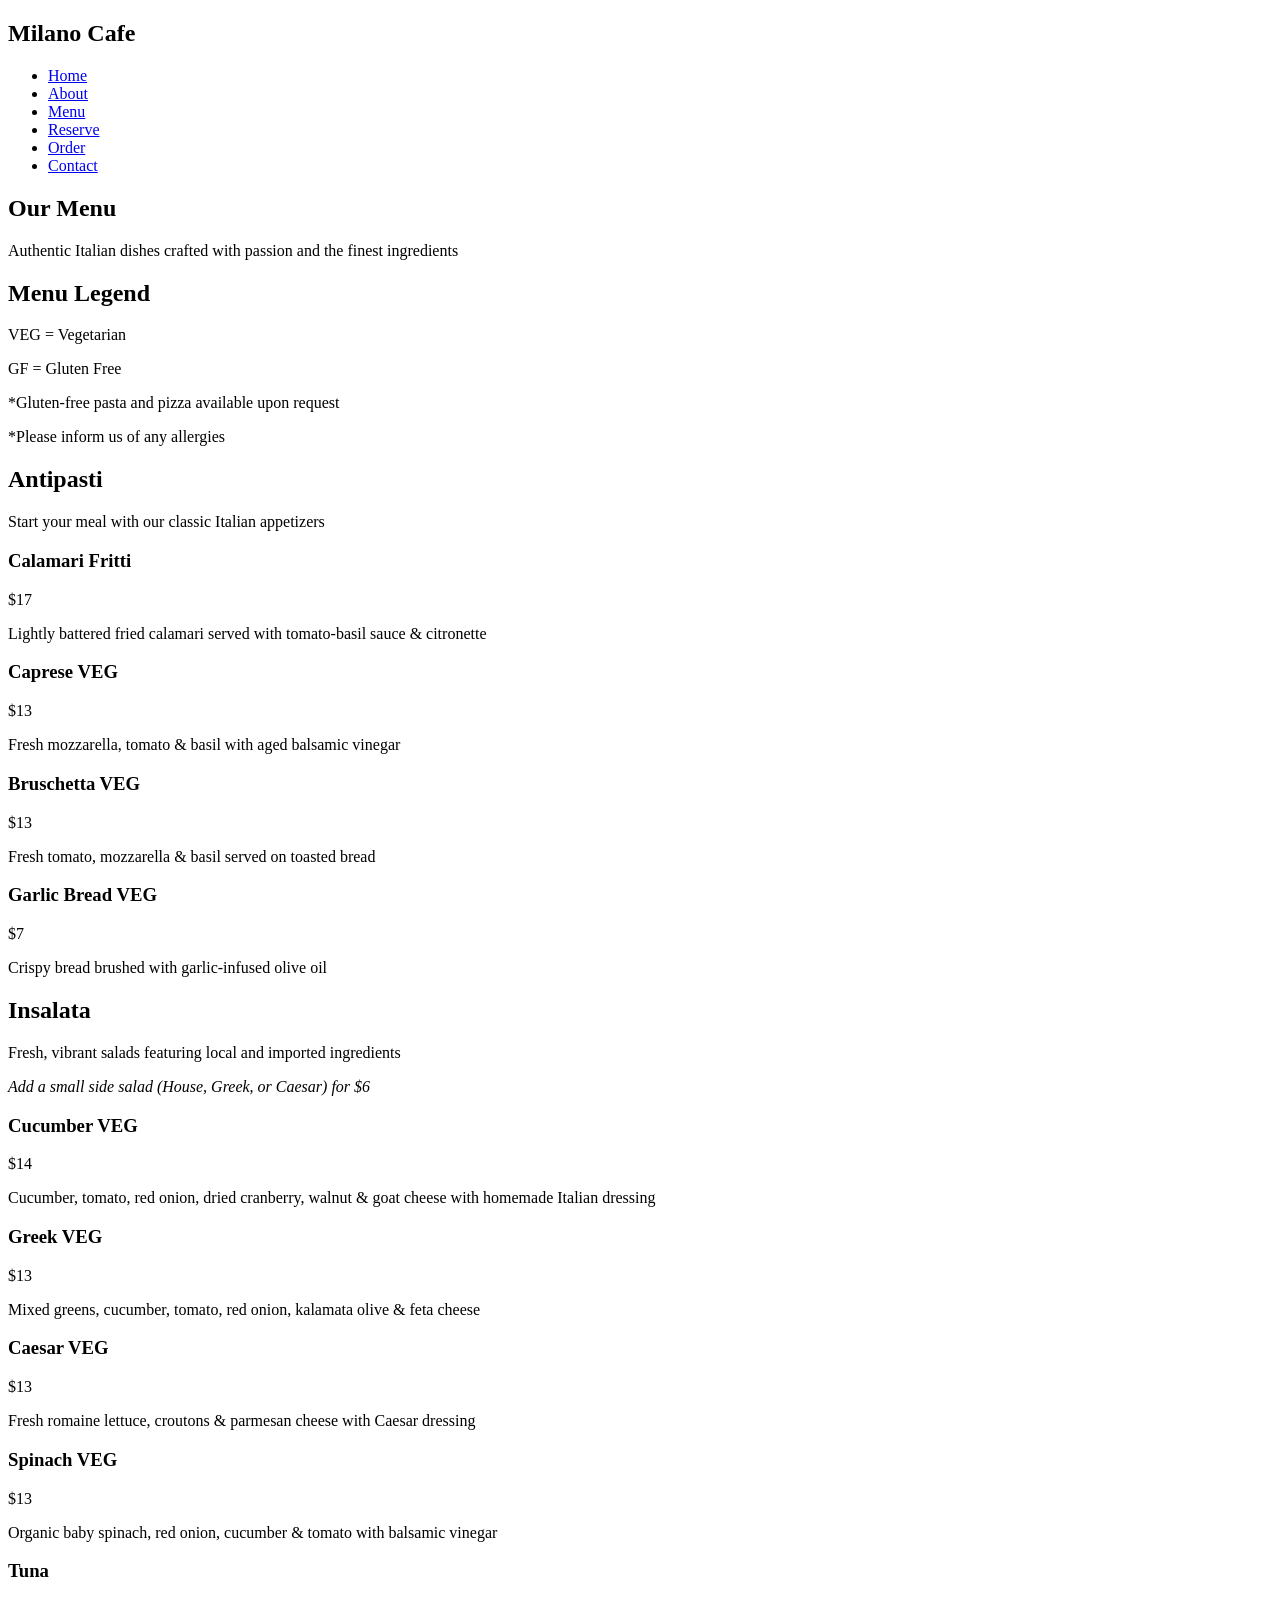
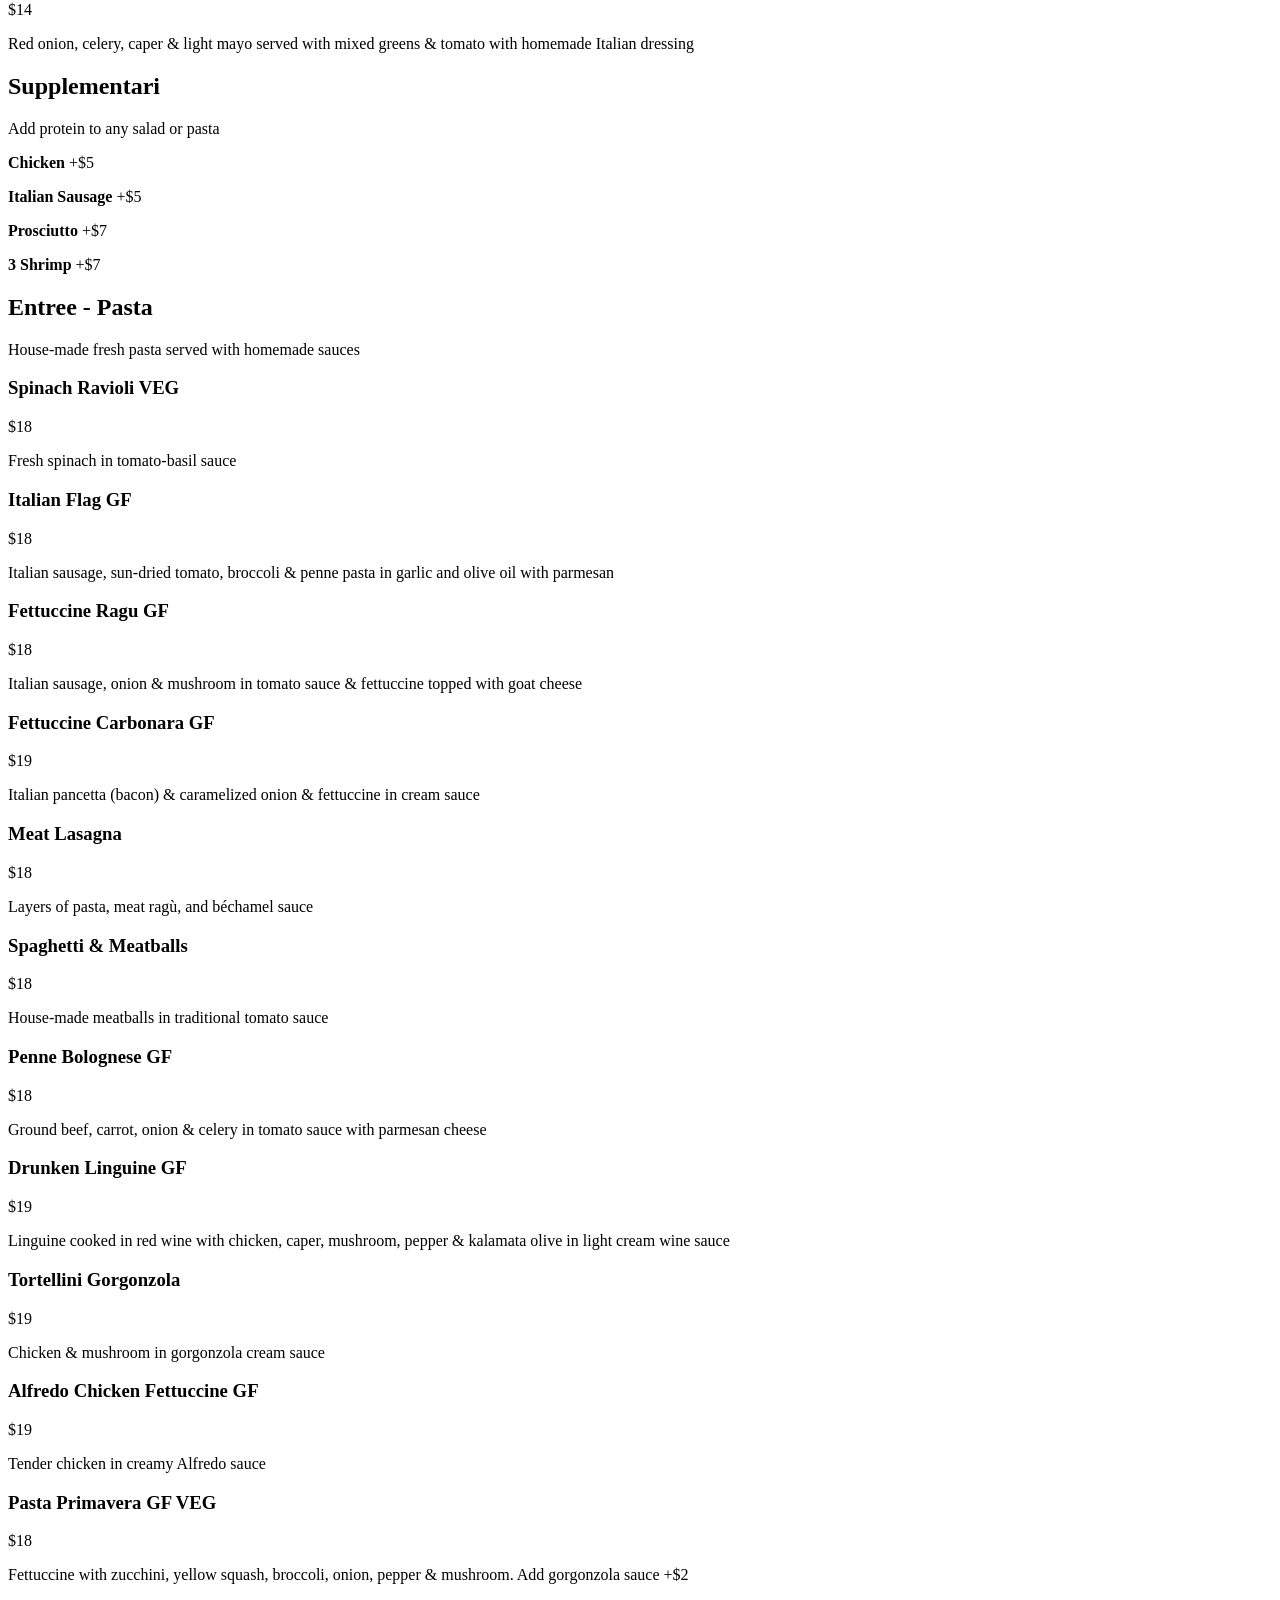
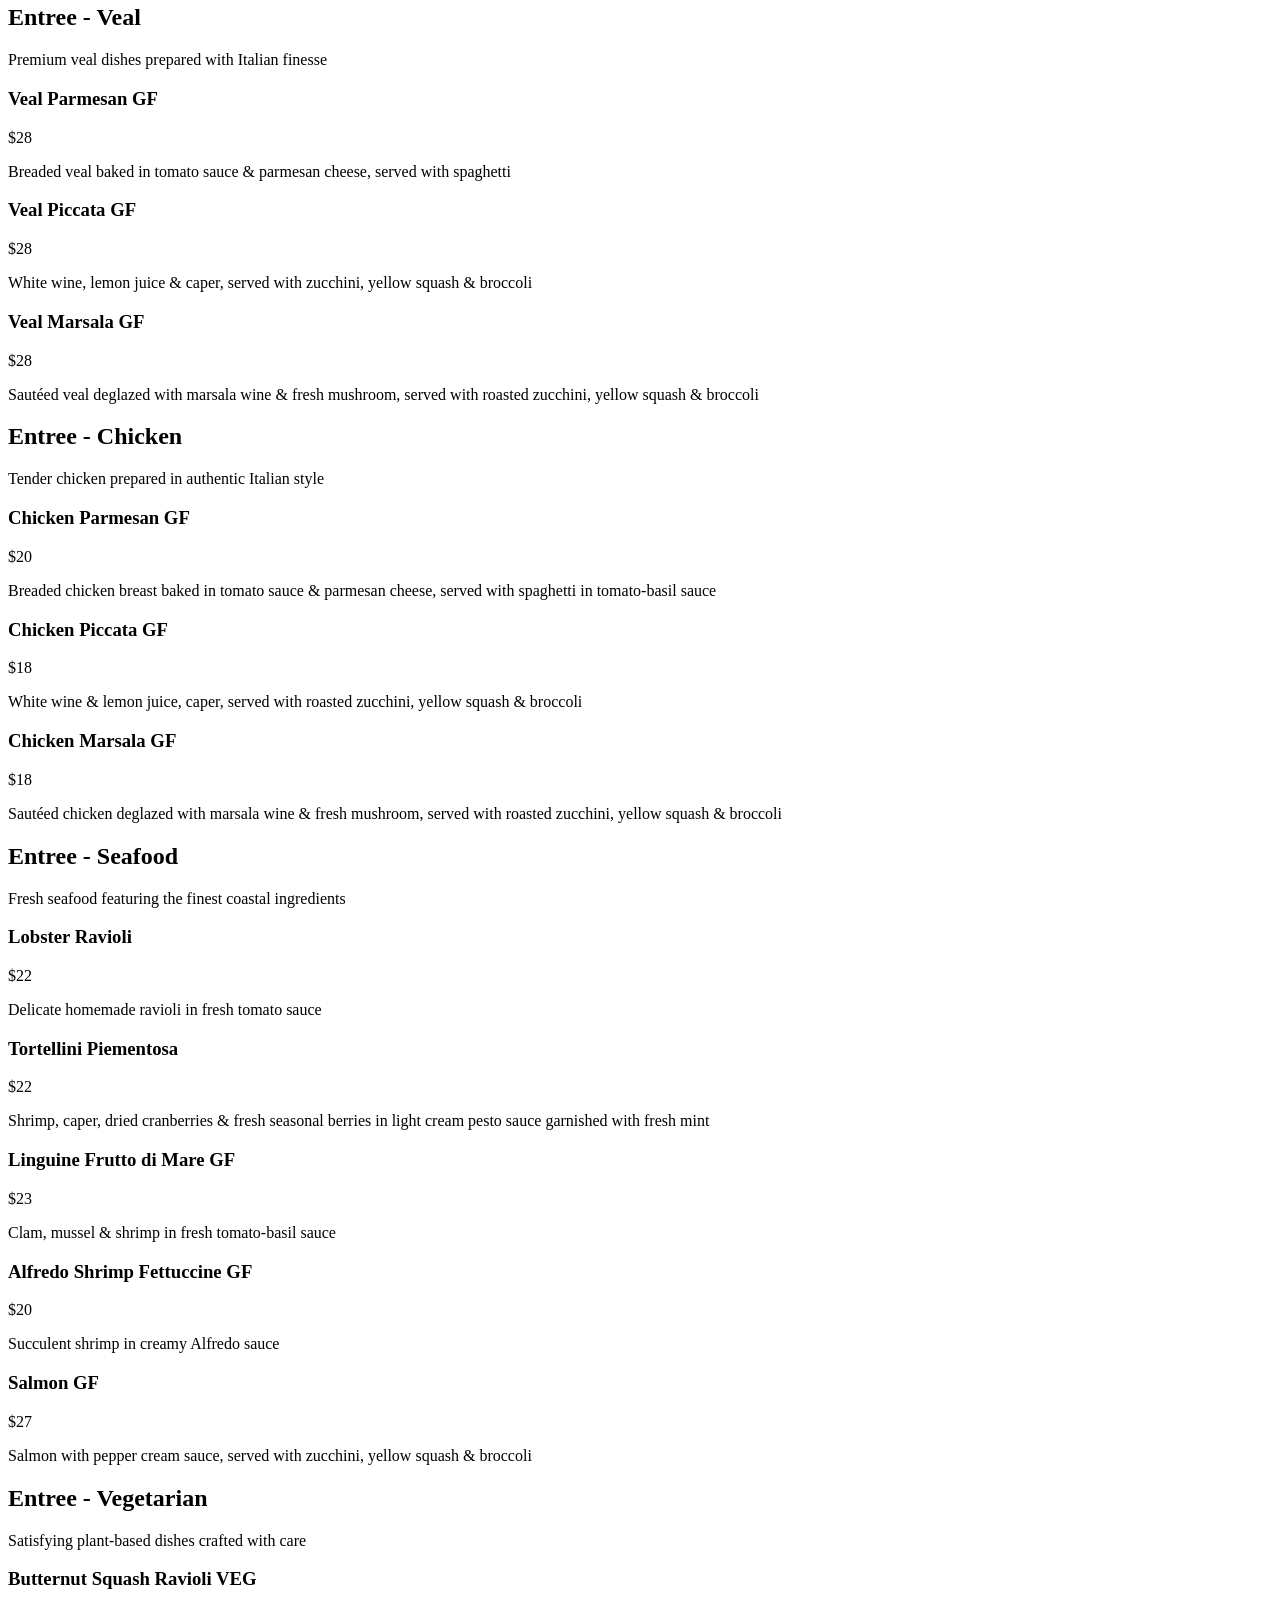
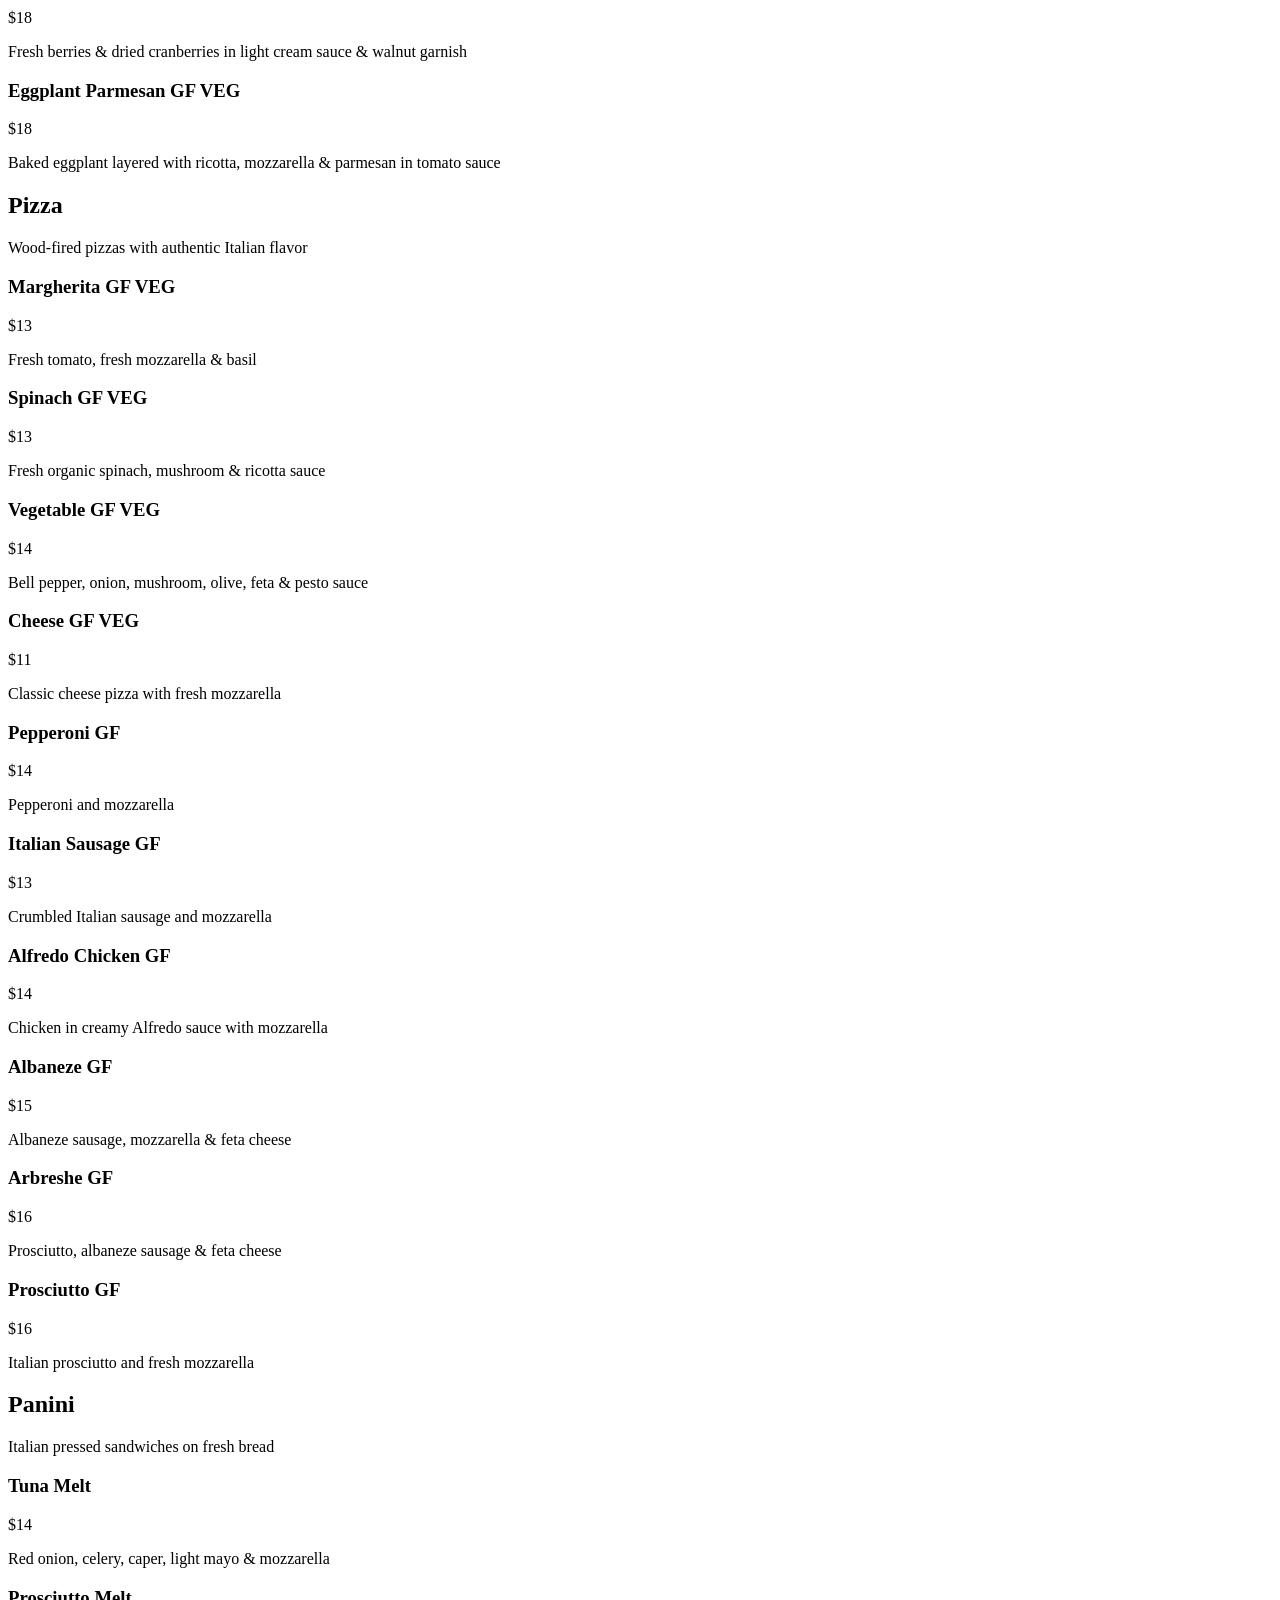
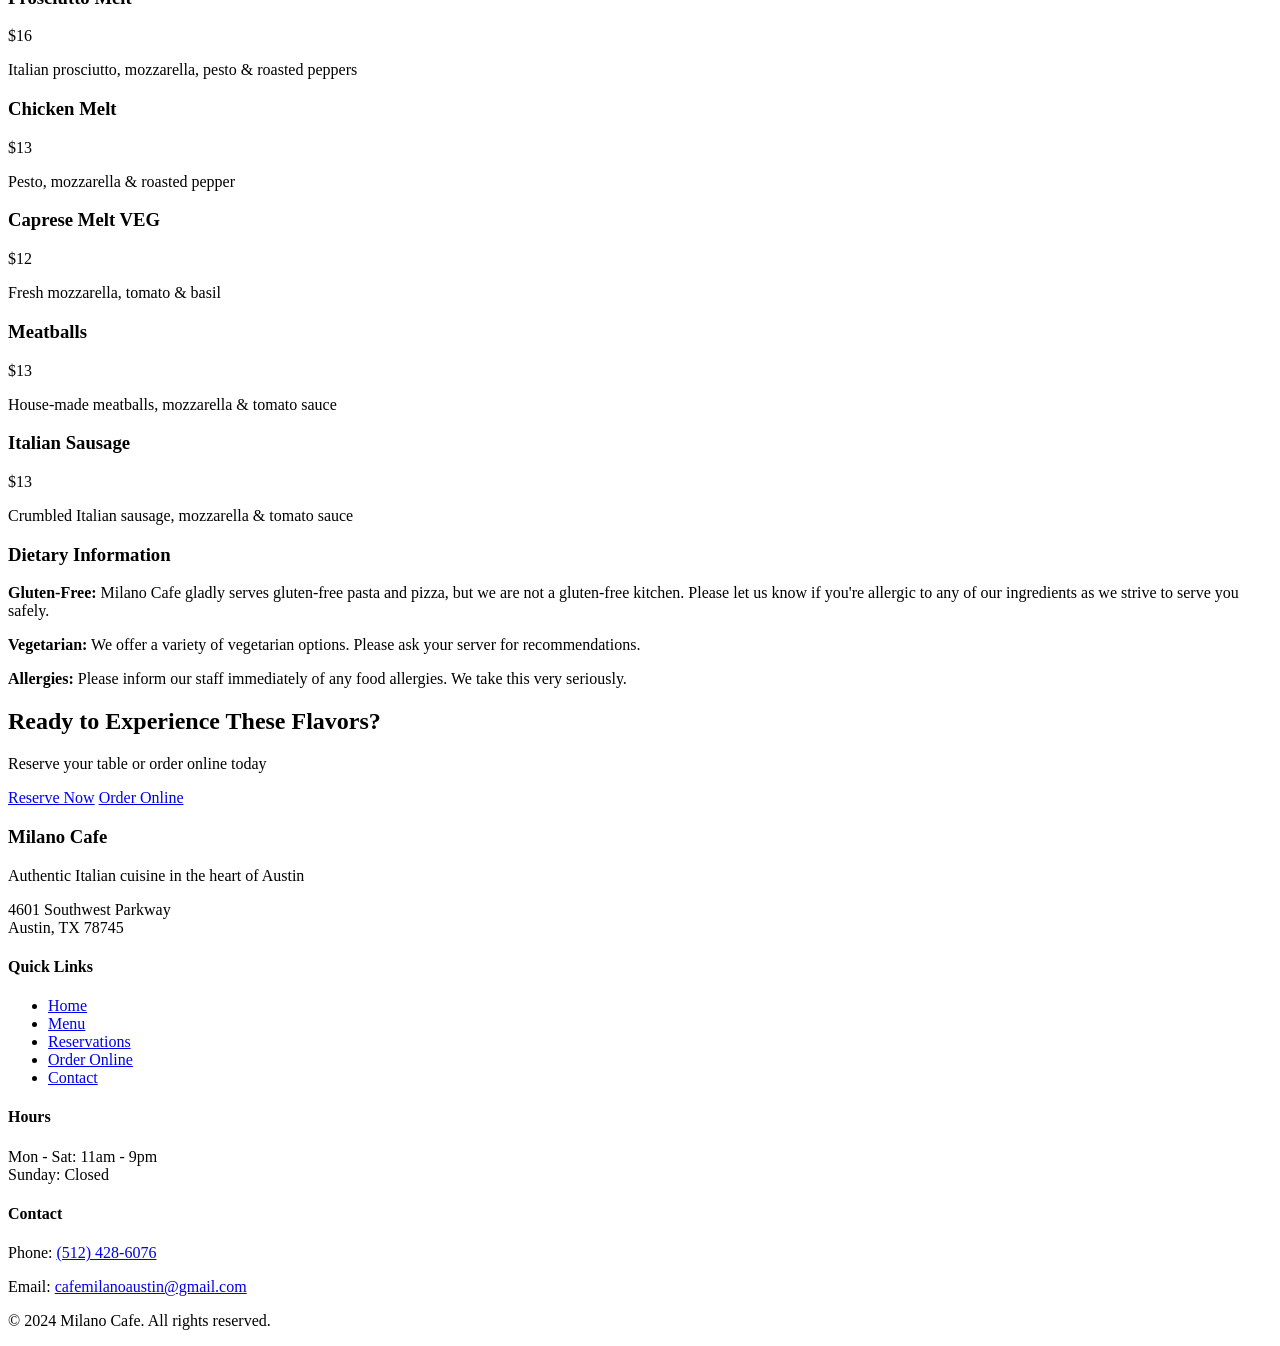
==== menu.html @ ba743352 "Create complete restaurant website - menu, reservations, ordering, and contact pages" ====
<!DOCTYPE html>
<html lang="en">
<head>
    <meta charset="UTF-8">
    <meta name="viewport" content="width=device-width, initial-scale=1.0">
    <meta name="description" content="Milano Cafe Menu - Italian cuisine in Austin, TX. Fresh pasta, pizza, veal, seafood, and antipasti. View prices and dietary options.">
    <meta name="keywords" content="Italian menu, pasta, pizza, veal, seafood, gluten-free, vegetarian">
    <title>Menu | Milano Cafe - Authentic Italian Cuisine</title>
    <link rel="stylesheet" href="assets/css/styles.css">
    <link rel="icon" type="image/x-icon" href="assets/favicon.ico">
</head>
<body>
    <!-- Navigation -->
    <nav class="navbar" id="navbar">
        <div class="nav-container">
            <div class="logo">
                <h1>Milano Cafe</h1>
            </div>
            <div class="hamburger" id="hamburger">
                <span></span>
                <span></span>
                <span></span>
            </div>
            <ul class="nav-menu" id="navMenu">
                <li><a href="index.html" class="nav-link">Home</a></li>
                <li><a href="about.html" class="nav-link">About</a></li>
                <li><a href="menu.html" class="nav-link active">Menu</a></li>
                <li><a href="reservations.html" class="nav-link">Reserve</a></li>
                <li><a href="ordering.html" class="nav-link">Order</a></li>
                <li><a href="contact.html" class="nav-link">Contact</a></li>
            </ul>
        </div>
    </nav>

    <!-- Hero Section -->
    <section class="page-hero">
        <div class="page-hero-content">
            <h1>Our Menu</h1>
            <p>Authentic Italian dishes crafted with passion and the finest ingredients</p>
        </div>
    </section>

    <!-- Menu Legend -->
    <section class="menu-legend">
        <div class="container">
            <h2>Menu Legend</h2>
            <div class="legend-items">
                <p><span class="legend-tag veg">VEG</span> = Vegetarian</p>
                <p><span class="legend-tag gf">GF</span> = Gluten Free</p>
                <p>*Gluten-free pasta and pizza available upon request</p>
                <p>*Please inform us of any allergies</p>
            </div>
        </div>
    </section>

    <!-- Menu Content -->
    <section class="menu-section">
        <div class="container">
            <!-- Antipasti -->
            <div class="menu-category">
                <h2 class="category-title">Antipasti</h2>
                <p class="category-intro">Start your meal with our classic Italian appetizers</p>
                
                <div class="menu-items">
                    <div class="menu-item">
                        <div class="item-header">
                            <h3>Calamari Fritti</h3>
                            <span class="price">$17</span>
                        </div>
                        <p class="item-description">Lightly battered fried calamari served with tomato-basil sauce & citronette</p>
                    </div>

                    <div class="menu-item">
                        <div class="item-header">
                            <h3>Caprese <span class="legend-tag veg">VEG</span></h3>
                            <span class="price">$13</span>
                        </div>
                        <p class="item-description">Fresh mozzarella, tomato & basil with aged balsamic vinegar</p>
                    </div>

                    <div class="menu-item">
                        <div class="item-header">
                            <h3>Bruschetta <span class="legend-tag veg">VEG</span></h3>
                            <span class="price">$13</span>
                        </div>
                        <p class="item-description">Fresh tomato, mozzarella & basil served on toasted bread</p>
                    </div>

                    <div class="menu-item">
                        <div class="item-header">
                            <h3>Garlic Bread <span class="legend-tag veg">VEG</span></h3>
                            <span class="price">$7</span>
                        </div>
                        <p class="item-description">Crispy bread brushed with garlic-infused olive oil</p>
                    </div>
                </div>
            </div>

            <!-- Insalata (Salads) -->
            <div class="menu-category">
                <h2 class="category-title">Insalata</h2>
                <p class="category-intro">Fresh, vibrant salads featuring local and imported ingredients</p>
                <p class="add-on"><em>Add a small side salad (House, Greek, or Caesar) for $6</em></p>
                
                <div class="menu-items">
                    <div class="menu-item">
                        <div class="item-header">
                            <h3>Cucumber <span class="legend-tag veg">VEG</span></h3>
                            <span class="price">$14</span>
                        </div>
                        <p class="item-description">Cucumber, tomato, red onion, dried cranberry, walnut & goat cheese with homemade Italian dressing</p>
                    </div>

                    <div class="menu-item">
                        <div class="item-header">
                            <h3>Greek <span class="legend-tag veg">VEG</span></h3>
                            <span class="price">$13</span>
                        </div>
                        <p class="item-description">Mixed greens, cucumber, tomato, red onion, kalamata olive & feta cheese</p>
                    </div>

                    <div class="menu-item">
                        <div class="item-header">
                            <h3>Caesar <span class="legend-tag veg">VEG</span></h3>
                            <span class="price">$13</span>
                        </div>
                        <p class="item-description">Fresh romaine lettuce, croutons & parmesan cheese with Caesar dressing</p>
                    </div>

                    <div class="menu-item">
                        <div class="item-header">
                            <h3>Spinach <span class="legend-tag veg">VEG</span></h3>
                            <span class="price">$13</span>
                        </div>
                        <p class="item-description">Organic baby spinach, red onion, cucumber & tomato with balsamic vinegar</p>
                    </div>

                    <div class="menu-item">
                        <div class="item-header">
                            <h3>Tuna</h3>
                            <span class="price">$14</span>
                        </div>
                        <p class="item-description">Red onion, celery, caper & light mayo served with mixed greens & tomato with homemade Italian dressing</p>
                    </div>
                </div>
            </div>

            <!-- Supplementari (Add-ons) -->
            <div class="menu-category">
                <h2 class="category-title">Supplementari</h2>
                <p class="category-intro">Add protein to any salad or pasta</p>
                
                <div class="supplements-grid">
                    <p><strong>Chicken</strong> +$5</p>
                    <p><strong>Italian Sausage</strong> +$5</p>
                    <p><strong>Prosciutto</strong> +$7</p>
                    <p><strong>3 Shrimp</strong> +$7</p>
                </div>
            </div>

            <!-- Pasta Entrees -->
            <div class="menu-category">
                <h2 class="category-title">Entree - Pasta</h2>
                <p class="category-intro">House-made fresh pasta served with homemade sauces</p>
                
                <div class="menu-items">
                    <div class="menu-item">
                        <div class="item-header">
                            <h3>Spinach Ravioli <span class="legend-tag veg">VEG</span></h3>
                            <span class="price">$18</span>
                        </div>
                        <p class="item-description">Fresh spinach in tomato-basil sauce</p>
                    </div>

                    <div class="menu-item">
                        <div class="item-header">
                            <h3>Italian Flag <span class="legend-tag gf">GF</span></h3>
                            <span class="price">$18</span>
                        </div>
                        <p class="item-description">Italian sausage, sun-dried tomato, broccoli & penne pasta in garlic and olive oil with parmesan</p>
                    </div>

                    <div class="menu-item">
                        <div class="item-header">
                            <h3>Fettuccine Ragu <span class="legend-tag gf">GF</span></h3>
                            <span class="price">$18</span>
                        </div>
                        <p class="item-description">Italian sausage, onion & mushroom in tomato sauce & fettuccine topped with goat cheese</p>
                    </div>

                    <div class="menu-item">
                        <div class="item-header">
                            <h3>Fettuccine Carbonara <span class="legend-tag gf">GF</span></h3>
                            <span class="price">$19</span>
                        </div>
                        <p class="item-description">Italian pancetta (bacon) & caramelized onion & fettuccine in cream sauce</p>
                    </div>

                    <div class="menu-item">
                        <div class="item-header">
                            <h3>Meat Lasagna</h3>
                            <span class="price">$18</span>
                        </div>
                        <p class="item-description">Layers of pasta, meat ragù, and béchamel sauce</p>
                    </div>

                    <div class="menu-item">
                        <div class="item-header">
                            <h3>Spaghetti & Meatballs</h3>
                            <span class="price">$18</span>
                        </div>
                        <p class="item-description">House-made meatballs in traditional tomato sauce</p>
                    </div>

                    <div class="menu-item">
                        <div class="item-header">
                            <h3>Penne Bolognese <span class="legend-tag gf">GF</span></h3>
                            <span class="price">$18</span>
                        </div>
                        <p class="item-description">Ground beef, carrot, onion & celery in tomato sauce with parmesan cheese</p>
                    </div>

                    <div class="menu-item">
                        <div class="item-header">
                            <h3>Drunken Linguine <span class="legend-tag gf">GF</span></h3>
                            <span class="price">$19</span>
                        </div>
                        <p class="item-description">Linguine cooked in red wine with chicken, caper, mushroom, pepper & kalamata olive in light cream wine sauce</p>
                    </div>

                    <div class="menu-item">
                        <div class="item-header">
                            <h3>Tortellini Gorgonzola</h3>
                            <span class="price">$19</span>
                        </div>
                        <p class="item-description">Chicken & mushroom in gorgonzola cream sauce</p>
                    </div>

                    <div class="menu-item">
                        <div class="item-header">
                            <h3>Alfredo Chicken Fettuccine <span class="legend-tag gf">GF</span></h3>
                            <span class="price">$19</span>
                        </div>
                        <p class="item-description">Tender chicken in creamy Alfredo sauce</p>
                    </div>

                    <div class="menu-item">
                        <div class="item-header">
                            <h3>Pasta Primavera <span class="legend-tag gf">GF</span> <span class="legend-tag veg">VEG</span></h3>
                            <span class="price">$18</span>
                        </div>
                        <p class="item-description">Fettuccine with zucchini, yellow squash, broccoli, onion, pepper & mushroom. Add gorgonzola sauce +$2</p>
                    </div>
                </div>
            </div>

            <!-- Veal Entrees -->
            <div class="menu-category">
                <h2 class="category-title">Entree - Veal</h2>
                <p class="category-intro">Premium veal dishes prepared with Italian finesse</p>
                
                <div class="menu-items">
                    <div class="menu-item">
                        <div class="item-header">
                            <h3>Veal Parmesan <span class="legend-tag gf">GF</span></h3>
                            <span class="price">$28</span>
                        </div>
                        <p class="item-description">Breaded veal baked in tomato sauce & parmesan cheese, served with spaghetti</p>
                    </div>

                    <div class="menu-item">
                        <div class="item-header">
                            <h3>Veal Piccata <span class="legend-tag gf">GF</span></h3>
                            <span class="price">$28</span>
                        </div>
                        <p class="item-description">White wine, lemon juice & caper, served with zucchini, yellow squash & broccoli</p>
                    </div>

                    <div class="menu-item">
                        <div class="item-header">
                            <h3>Veal Marsala <span class="legend-tag gf">GF</span></h3>
                            <span class="price">$28</span>
                        </div>
                        <p class="item-description">Sautéed veal deglazed with marsala wine & fresh mushroom, served with roasted zucchini, yellow squash & broccoli</p>
                    </div>
                </div>
            </div>

            <!-- Chicken Entrees -->
            <div class="menu-category">
                <h2 class="category-title">Entree - Chicken</h2>
                <p class="category-intro">Tender chicken prepared in authentic Italian style</p>
                
                <div class="menu-items">
                    <div class="menu-item">
                        <div class="item-header">
                            <h3>Chicken Parmesan <span class="legend-tag gf">GF</span></h3>
                            <span class="price">$20</span>
                        </div>
                        <p class="item-description">Breaded chicken breast baked in tomato sauce & parmesan cheese, served with spaghetti in tomato-basil sauce</p>
                    </div>

                    <div class="menu-item">
                        <div class="item-header">
                            <h3>Chicken Piccata <span class="legend-tag gf">GF</span></h3>
                            <span class="price">$18</span>
                        </div>
                        <p class="item-description">White wine & lemon juice, caper, served with roasted zucchini, yellow squash & broccoli</p>
                    </div>

                    <div class="menu-item">
                        <div class="item-header">
                            <h3>Chicken Marsala <span class="legend-tag gf">GF</span></h3>
                            <span class="price">$18</span>
                        </div>
                        <p class="item-description">Sautéed chicken deglazed with marsala wine & fresh mushroom, served with roasted zucchini, yellow squash & broccoli</p>
                    </div>
                </div>
            </div>

            <!-- Seafood Entrees -->
            <div class="menu-category">
                <h2 class="category-title">Entree - Seafood</h2>
                <p class="category-intro">Fresh seafood featuring the finest coastal ingredients</p>
                
                <div class="menu-items">
                    <div class="menu-item">
                        <div class="item-header">
                            <h3>Lobster Ravioli</h3>
                            <span class="price">$22</span>
                        </div>
                        <p class="item-description">Delicate homemade ravioli in fresh tomato sauce</p>
                    </div>

                    <div class="menu-item">
                        <div class="item-header">
                            <h3>Tortellini Piementosa</h3>
                            <span class="price">$22</span>
                        </div>
                        <p class="item-description">Shrimp, caper, dried cranberries & fresh seasonal berries in light cream pesto sauce garnished with fresh mint</p>
                    </div>

                    <div class="menu-item">
                        <div class="item-header">
                            <h3>Linguine Frutto di Mare <span class="legend-tag gf">GF</span></h3>
                            <span class="price">$23</span>
                        </div>
                        <p class="item-description">Clam, mussel & shrimp in fresh tomato-basil sauce</p>
                    </div>

                    <div class="menu-item">
                        <div class="item-header">
                            <h3>Alfredo Shrimp Fettuccine <span class="legend-tag gf">GF</span></h3>
                            <span class="price">$20</span>
                        </div>
                        <p class="item-description">Succulent shrimp in creamy Alfredo sauce</p>
                    </div>

                    <div class="menu-item">
                        <div class="item-header">
                            <h3>Salmon <span class="legend-tag gf">GF</span></h3>
                            <span class="price">$27</span>
                        </div>
                        <p class="item-description">Salmon with pepper cream sauce, served with zucchini, yellow squash & broccoli</p>
                    </div>
                </div>
            </div>

            <!-- Vegetarian Entrees -->
            <div class="menu-category">
                <h2 class="category-title">Entree - Vegetarian</h2>
                <p class="category-intro">Satisfying plant-based dishes crafted with care</p>
                
                <div class="menu-items">
                    <div class="menu-item">
                        <div class="item-header">
                            <h3>Butternut Squash Ravioli <span class="legend-tag veg">VEG</span></h3>
                            <span class="price">$18</span>
                        </div>
                        <p class="item-description">Fresh berries & dried cranberries in light cream sauce & walnut garnish</p>
                    </div>

                    <div class="menu-item">
                        <div class="item-header">
                            <h3>Eggplant Parmesan <span class="legend-tag gf">GF</span> <span class="legend-tag veg">VEG</span></h3>
                            <span class="price">$18</span>
                        </div>
                        <p class="item-description">Baked eggplant layered with ricotta, mozzarella & parmesan in tomato sauce</p>
                    </div>
                </div>
            </div>

            <!-- Pizza -->
            <div class="menu-category">
                <h2 class="category-title">Pizza</h2>
                <p class="category-intro">Wood-fired pizzas with authentic Italian flavor</p>
                
                <div class="menu-items">
                    <div class="menu-item">
                        <div class="item-header">
                            <h3>Margherita <span class="legend-tag gf">GF</span> <span class="legend-tag veg">VEG</span></h3>
                            <span class="price">$13</span>
                        </div>
                        <p class="item-description">Fresh tomato, fresh mozzarella & basil</p>
                    </div>

                    <div class="menu-item">
                        <div class="item-header">
                            <h3>Spinach <span class="legend-tag gf">GF</span> <span class="legend-tag veg">VEG</span></h3>
                            <span class="price">$13</span>
                        </div>
                        <p class="item-description">Fresh organic spinach, mushroom & ricotta sauce</p>
                    </div>

                    <div class="menu-item">
                        <div class="item-header">
                            <h3>Vegetable <span class="legend-tag gf">GF</span> <span class="legend-tag veg">VEG</span></h3>
                            <span class="price">$14</span>
                        </div>
                        <p class="item-description">Bell pepper, onion, mushroom, olive, feta & pesto sauce</p>
                    </div>

                    <div class="menu-item">
                        <div class="item-header">
                            <h3>Cheese <span class="legend-tag gf">GF</span> <span class="legend-tag veg">VEG</span></h3>
                            <span class="price">$11</span>
                        </div>
                        <p class="item-description">Classic cheese pizza with fresh mozzarella</p>
                    </div>

                    <div class="menu-item">
                        <div class="item-header">
                            <h3>Pepperoni <span class="legend-tag gf">GF</span></h3>
                            <span class="price">$14</span>
                        </div>
                        <p class="item-description">Pepperoni and mozzarella</p>
                    </div>

                    <div class="menu-item">
                        <div class="item-header">
                            <h3>Italian Sausage <span class="legend-tag gf">GF</span></h3>
                            <span class="price">$13</span>
                        </div>
                        <p class="item-description">Crumbled Italian sausage and mozzarella</p>
                    </div>

                    <div class="menu-item">
                        <div class="item-header">
                            <h3>Alfredo Chicken <span class="legend-tag gf">GF</span></h3>
                            <span class="price">$14</span>
                        </div>
                        <p class="item-description">Chicken in creamy Alfredo sauce with mozzarella</p>
                    </div>

                    <div class="menu-item">
                        <div class="item-header">
                            <h3>Albaneze <span class="legend-tag gf">GF</span></h3>
                            <span class="price">$15</span>
                        </div>
                        <p class="item-description">Albaneze sausage, mozzarella & feta cheese</p>
                    </div>

                    <div class="menu-item">
                        <div class="item-header">
                            <h3>Arbreshe <span class="legend-tag gf">GF</span></h3>
                            <span class="price">$16</span>
                        </div>
                        <p class="item-description">Prosciutto, albaneze sausage & feta cheese</p>
                    </div>

                    <div class="menu-item">
                        <div class="item-header">
                            <h3>Prosciutto <span class="legend-tag gf">GF</span></h3>
                            <span class="price">$16</span>
                        </div>
                        <p class="item-description">Italian prosciutto and fresh mozzarella</p>
                    </div>
                </div>
            </div>

            <!-- Panini -->
            <div class="menu-category">
                <h2 class="category-title">Panini</h2>
                <p class="category-intro">Italian pressed sandwiches on fresh bread</p>
                
                <div class="menu-items">
                    <div class="menu-item">
                        <div class="item-header">
                            <h3>Tuna Melt</h3>
                            <span class="price">$14</span>
                        </div>
                        <p class="item-description">Red onion, celery, caper, light mayo & mozzarella</p>
                    </div>

                    <div class="menu-item">
                        <div class="item-header">
                            <h3>Prosciutto Melt</h3>
                            <span class="price">$16</span>
                        </div>
                        <p class="item-description">Italian prosciutto, mozzarella, pesto & roasted peppers</p>
                    </div>

                    <div class="menu-item">
                        <div class="item-header">
                            <h3>Chicken Melt</h3>
                            <span class="price">$13</span>
                        </div>
                        <p class="item-description">Pesto, mozzarella & roasted pepper</p>
                    </div>

                    <div class="menu-item">
                        <div class="item-header">
                            <h3>Caprese Melt <span class="legend-tag veg">VEG</span></h3>
                            <span class="price">$12</span>
                        </div>
                        <p class="item-description">Fresh mozzarella, tomato & basil</p>
                    </div>

                    <div class="menu-item">
                        <div class="item-header">
                            <h3>Meatballs</h3>
                            <span class="price">$13</span>
                        </div>
                        <p class="item-description">House-made meatballs, mozzarella & tomato sauce</p>
                    </div>

                    <div class="menu-item">
                        <div class="item-header">
                            <h3>Italian Sausage</h3>
                            <span class="price">$13</span>
                        </div>
                        <p class="item-description">Crumbled Italian sausage, mozzarella & tomato sauce</p>
                    </div>
                </div>
            </div>

            <!-- Dietary Notes -->
            <div class="dietary-notes">
                <h3>Dietary Information</h3>
                <p><strong>Gluten-Free:</strong> Milano Cafe gladly serves gluten-free pasta and pizza, but we are not a gluten-free kitchen. Please let us know if you're allergic to any of our ingredients as we strive to serve you safely.</p>
                <p><strong>Vegetarian:</strong> We offer a variety of vegetarian options. Please ask your server for recommendations.</p>
                <p><strong>Allergies:</strong> Please inform our staff immediately of any food allergies. We take this very seriously.</p>
            </div>
        </div>
    </section>

    <!-- Call-to-Action Section -->
    <section class="cta-section">
        <div class="container">
            <h2>Ready to Experience These Flavors?</h2>
            <p>Reserve your table or order online today</p>
            <div class="cta-buttons">
                <a href="reservations.html" class="btn btn-primary">Reserve Now</a>
                <a href="ordering.html" class="btn btn-secondary">Order Online</a>
            </div>
        </div>
    </section>

    <!-- Footer -->
    <footer class="footer">
        <div class="container">
            <div class="footer-content">
                <div class="footer-section">
                    <h3>Milano Cafe</h3>
                    <p>Authentic Italian cuisine in the heart of Austin</p>
                    <p>4601 Southwest Parkway<br>Austin, TX 78745</p>
                </div>

                <div class="footer-section">
                    <h4>Quick Links</h4>
                    <ul>
                        <li><a href="index.html">Home</a></li>
                        <li><a href="menu.html">Menu</a></li>
                        <li><a href="reservations.html">Reservations</a></li>
                        <li><a href="ordering.html">Order Online</a></li>
                        <li><a href="contact.html">Contact</a></li>
                    </ul>
                </div>

                <div class="footer-section">
                    <h4>Hours</h4>
                    <p>Mon - Sat: 11am - 9pm<br>Sunday: Closed</p>
                </div>

                <div class="footer-section">
                    <h4>Contact</h4>
                    <p>Phone: <a href="tel:+15124286076">(512) 428-6076</a></p>
                    <p>Email: <a href="mailto:cafemilanoaustin@gmail.com">cafemilanoaustin@gmail.com</a></p>
                </div>
            </div>

            <div class="footer-bottom">
                <p>&copy; 2024 Milano Cafe. All rights reserved.</p>
            </div>
        </div>
    </footer>

    <script src="assets/js/script.js"></script>
</body>
</html>
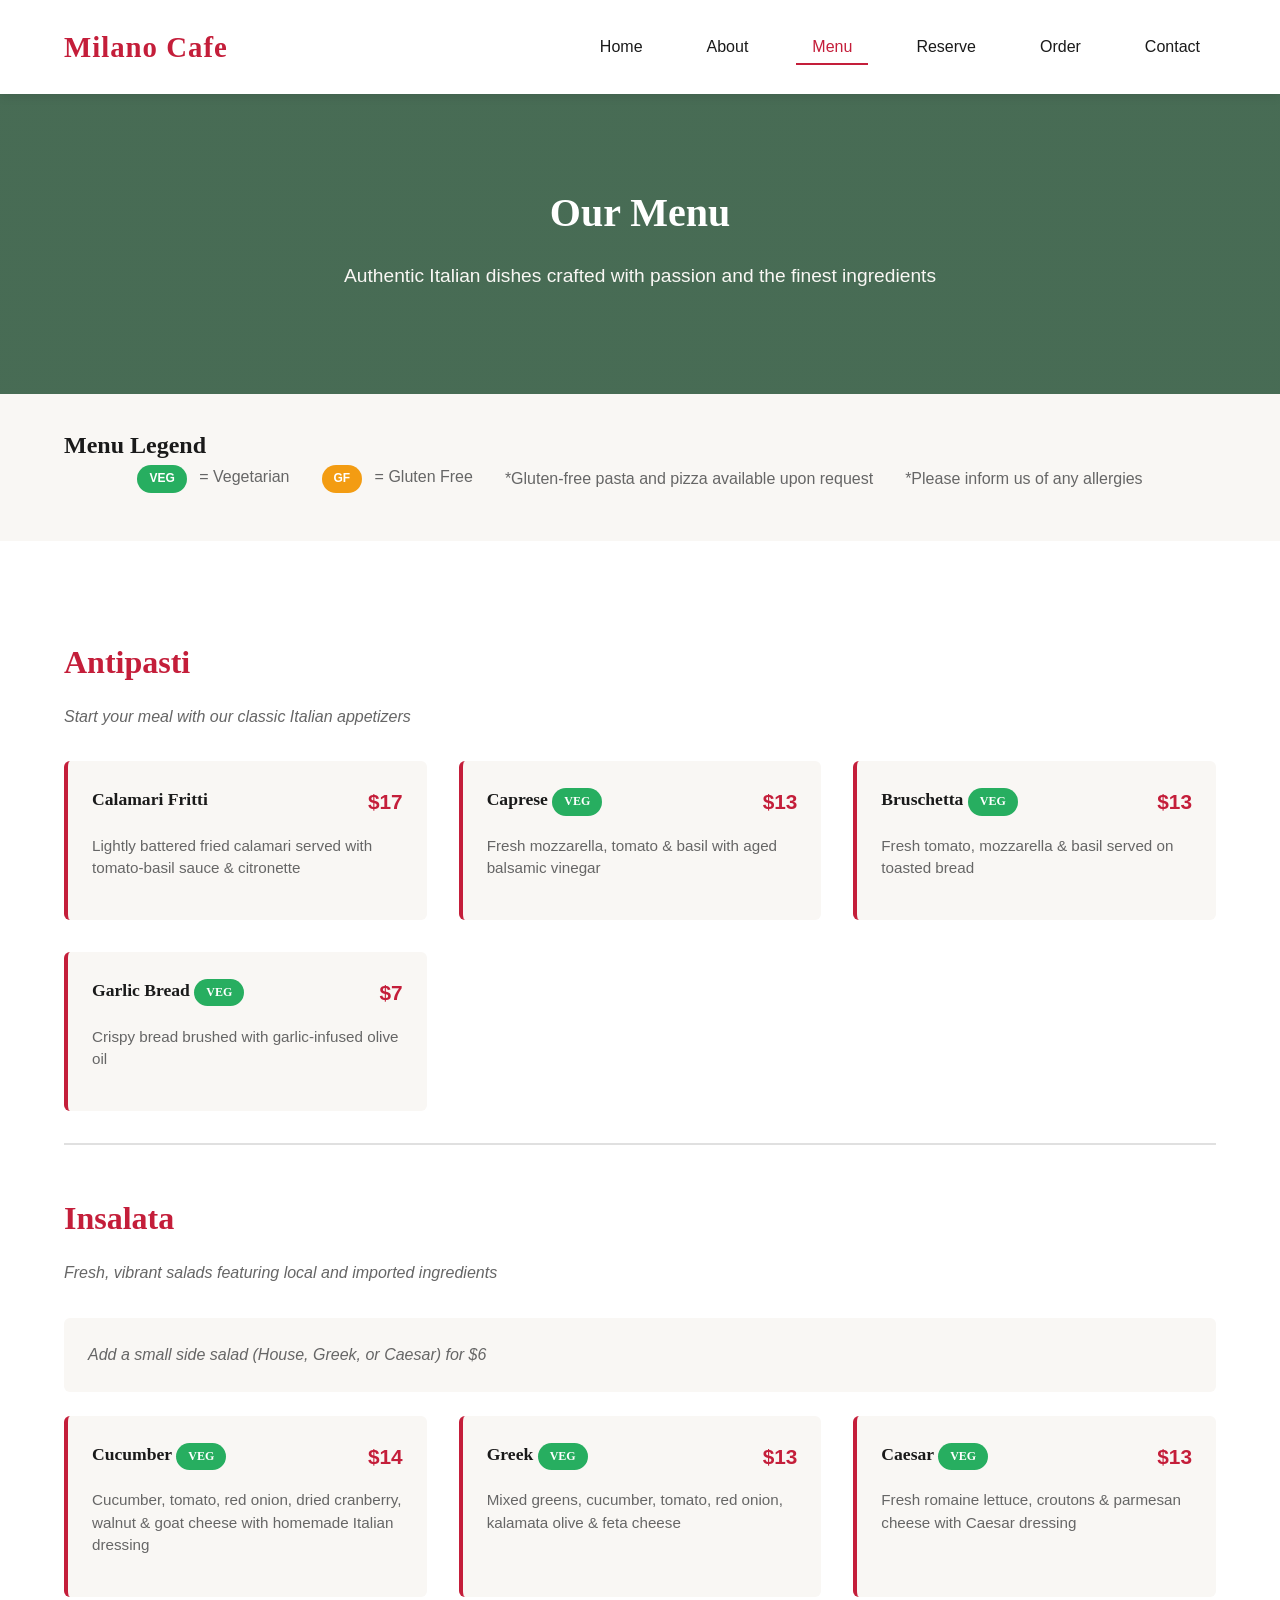
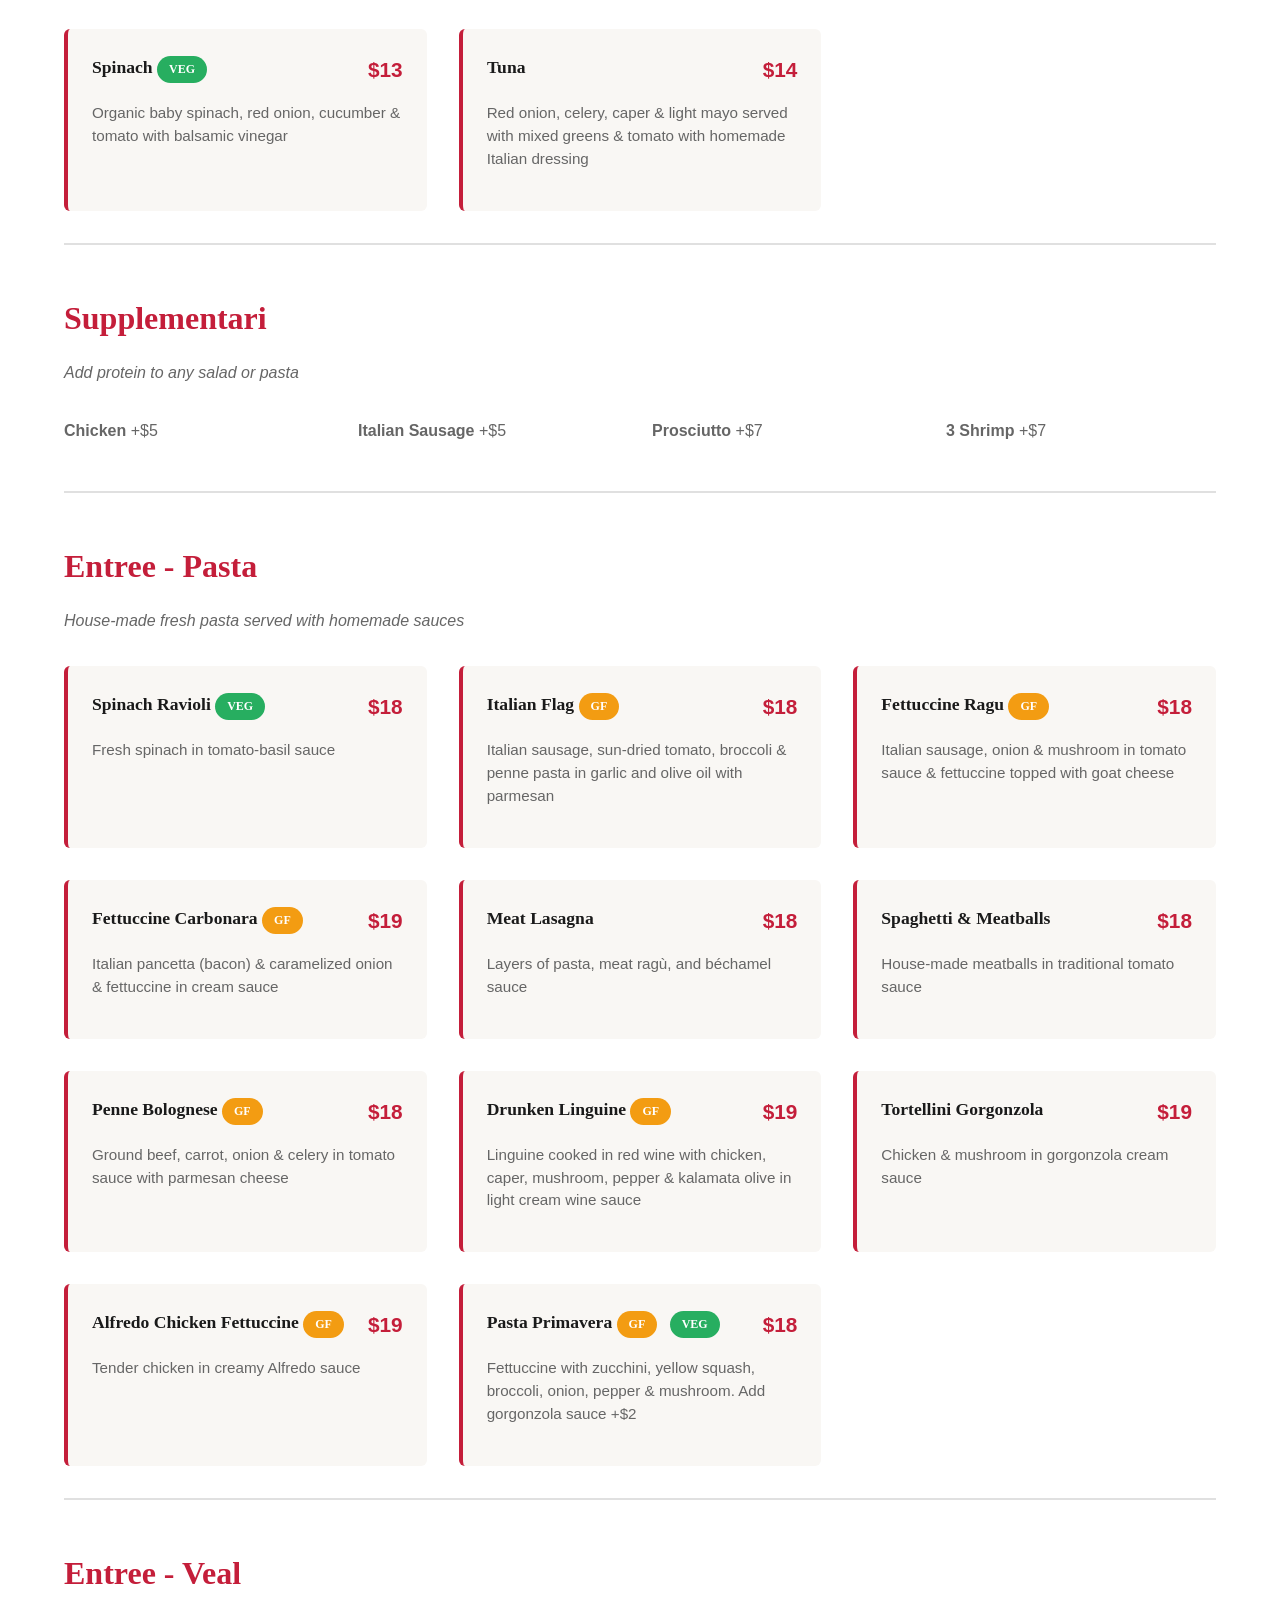
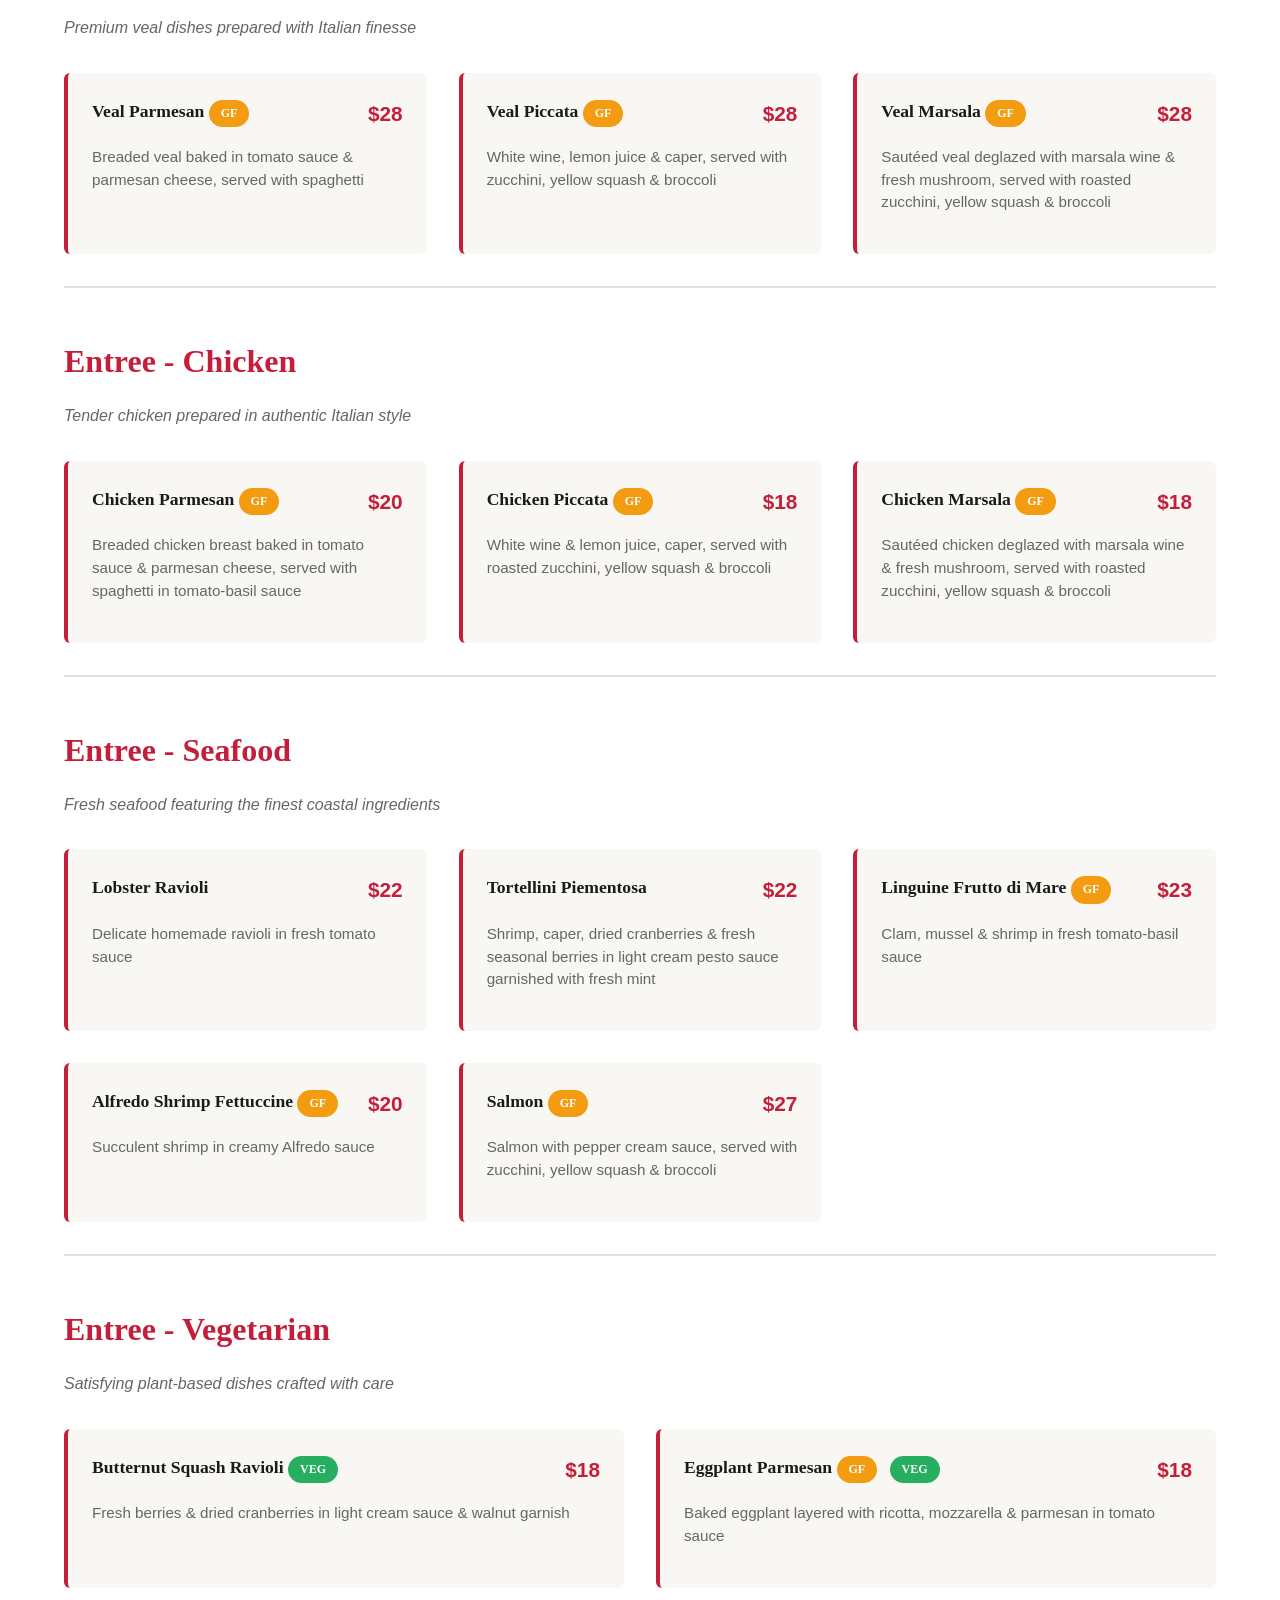
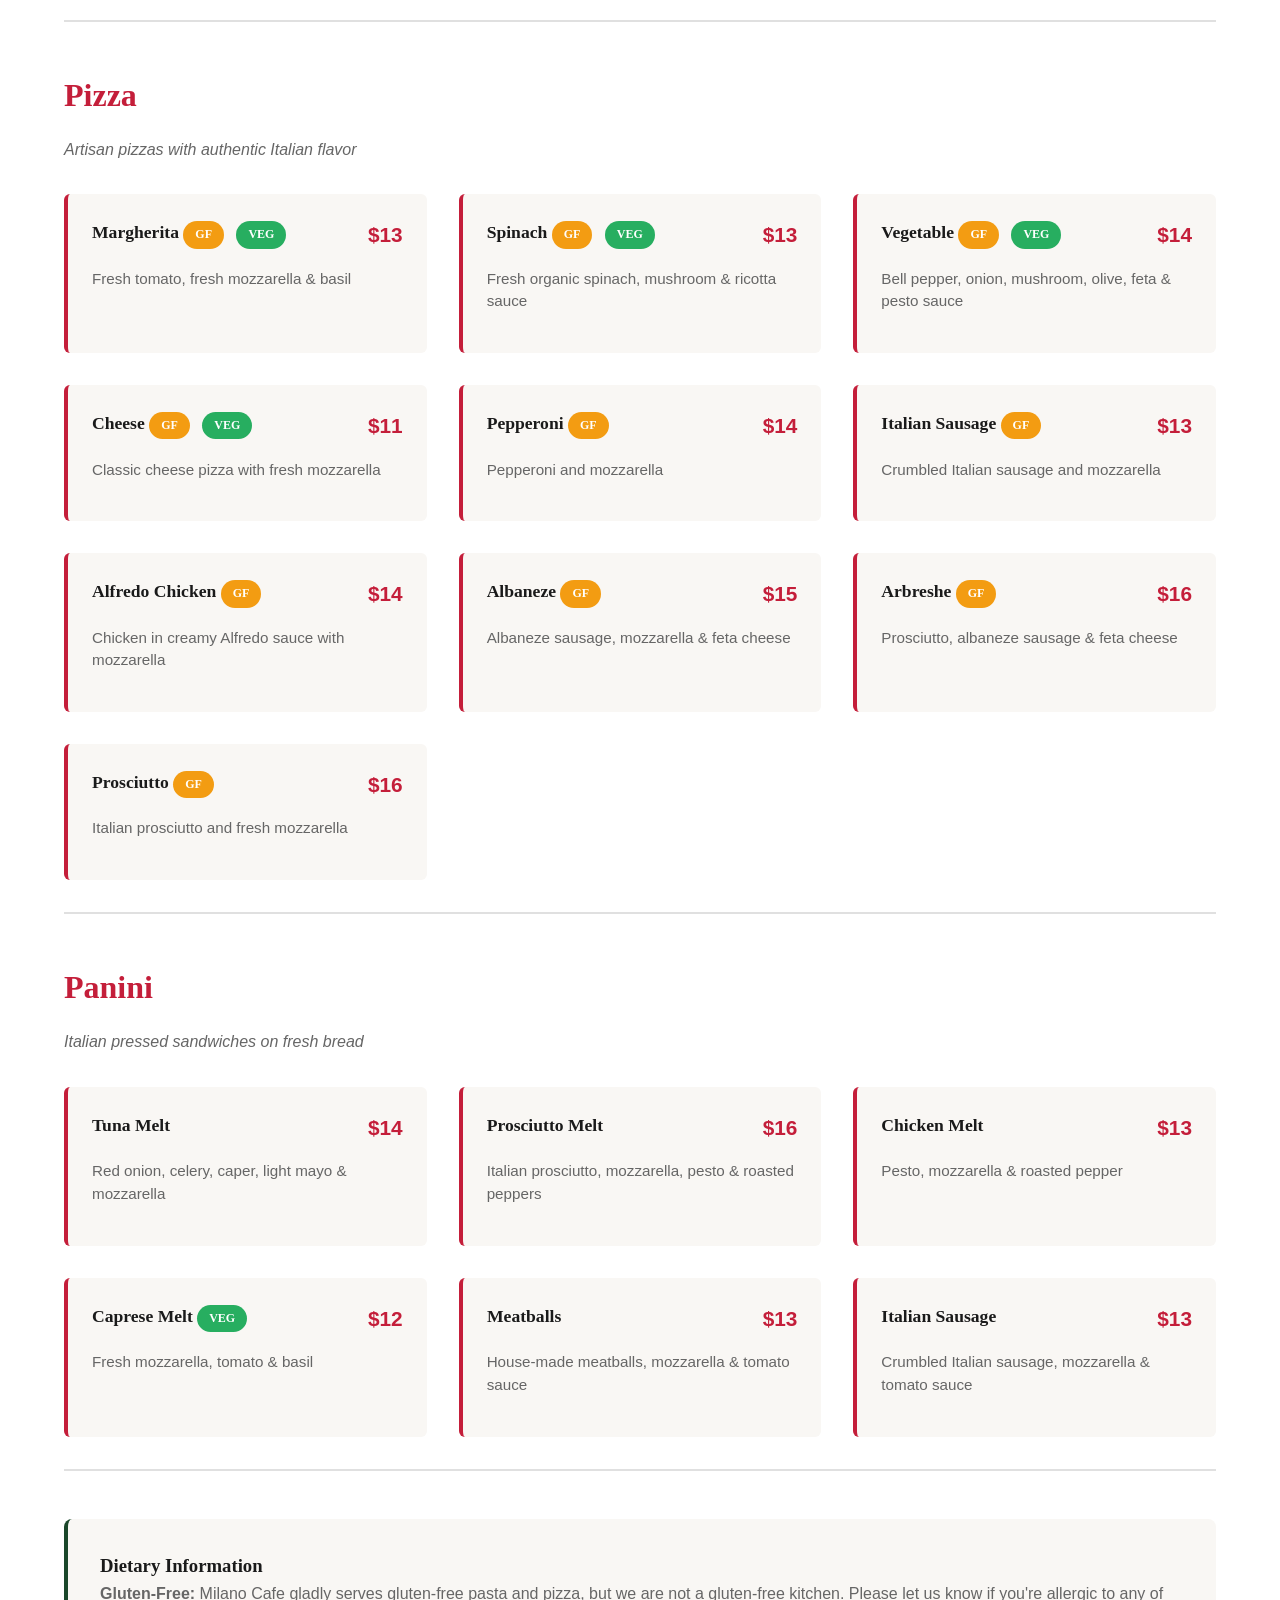
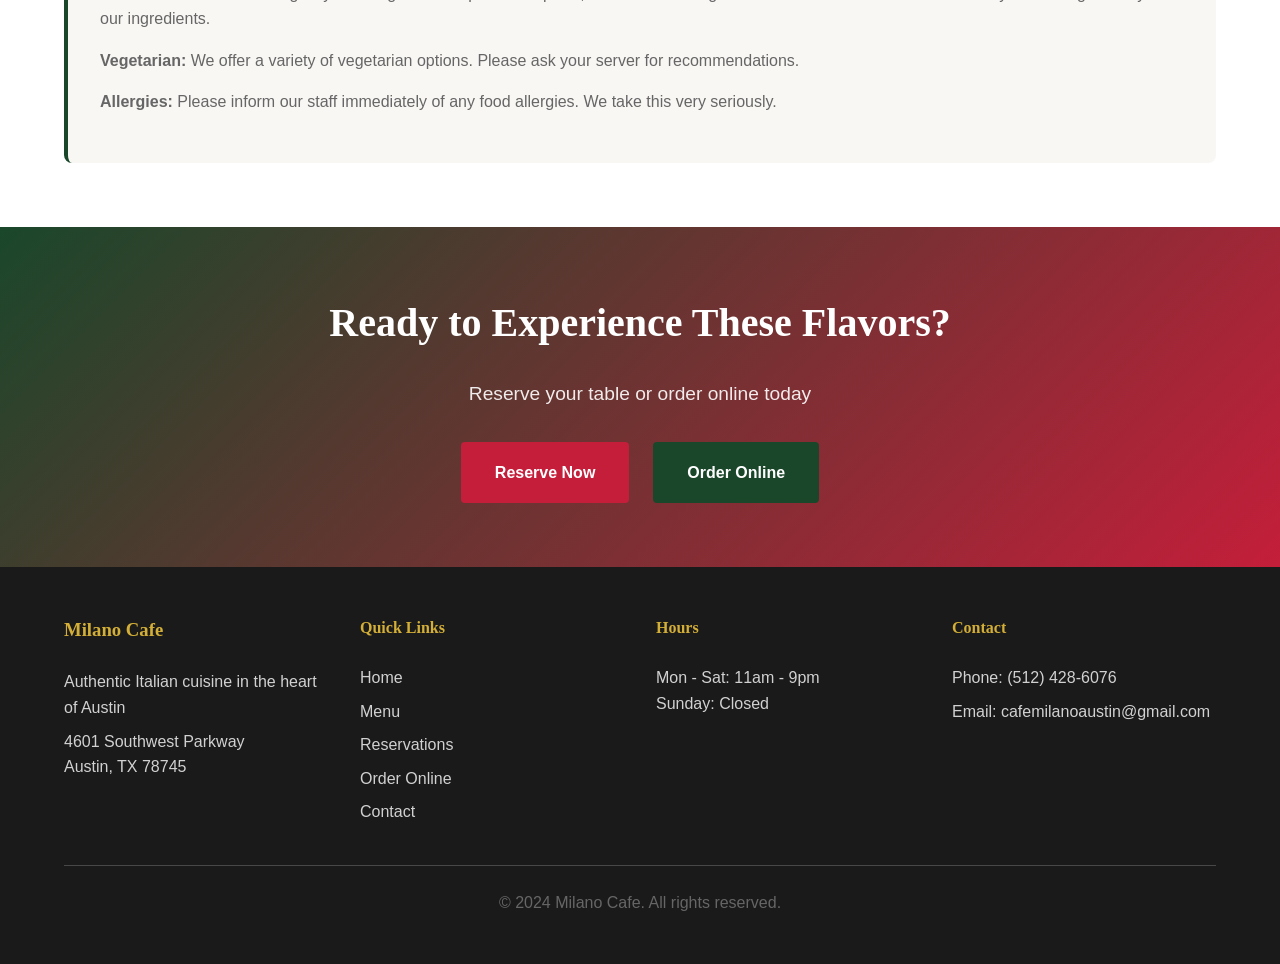
==== commit ce249fb1: "Update pizza description from 'Wood-fired pizzas' to 'Artisan pizzas'" ====
--- a/menu.html
+++ b/menu.html
@@ -393,7 +393,7 @@
             <!-- Pizza -->
             <div class="menu-category">
                 <h2 class="category-title">Pizza</h2>
-                <p class="category-intro">Wood-fired pizzas with authentic Italian flavor</p>
+                <p class="category-intro">Artisan pizzas with authentic Italian flavor</p>
                 
                 <div class="menu-items">
                     <div class="menu-item">
@@ -537,7 +537,7 @@
             <!-- Dietary Notes -->
             <div class="dietary-notes">
                 <h3>Dietary Information</h3>
-                <p><strong>Gluten-Free:</strong> Milano Cafe gladly serves gluten-free pasta and pizza, but we are not a gluten-free kitchen. Please let us know if you're allergic to any of our ingredients as we strive to serve you safely.</p>
+                <p><strong>Gluten-Free:</strong> Milano Cafe gladly serves gluten-free pasta and pizza, but we are not a gluten-free kitchen. Please let us know if you're allergic to any of our ingredients.</p>
                 <p><strong>Vegetarian:</strong> We offer a variety of vegetarian options. Please ask your server for recommendations.</p>
                 <p><strong>Allergies:</strong> Please inform our staff immediately of any food allergies. We take this very seriously.</p>
             </div>
@@ -597,4 +597,4 @@
 
     <script src="assets/js/script.js"></script>
 </body>
-</html>+</html>
--- a/assets/css/styles.css
+++ b/assets/css/styles.css
@@ -0,0 +1,1105 @@
+/* ============================================
+   MILANO CAFE - MAIN STYLESHEET
+   Professional Restaurant Website
+   ============================================ */
+
+/* ============================================
+   1. ROOT VARIABLES & GLOBAL STYLES
+   ============================================ */
+
+:root {
+    /* Color Palette - Professional Italian Theme */
+    --primary-color: #c41e3a;      /* Deep Italian Red */
+    --secondary-color: #1a472a;    /* Deep Forest Green */
+    --accent-color: #d4af37;       /* Gold Accent */
+    --text-dark: #1a1a1a;          /* Dark Text */
+    --text-light: #666666;         /* Light Gray Text */
+    --background-light: #f9f7f4;   /* Warm Off-white */
+    --background-white: #ffffff;   /* Pure White */
+    --border-color: #e0e0e0;       /* Light Border */
+    --success-color: #27ae60;      /* Success Green */
+    --error-color: #e74c3c;        /* Error Red */
+    
+    /* Typography */
+    --font-primary: 'Georgia', 'Times New Roman', serif;
+    --font-secondary: 'Segoe UI', Tahoma, Geneva, Verdana, sans-serif;
+    
+    /* Spacing */
+    --spacing-xs: 0.5rem;
+    --spacing-sm: 1rem;
+    --spacing-md: 1.5rem;
+    --spacing-lg: 2rem;
+    --spacing-xl: 3rem;
+    --spacing-xxl: 4rem;
+    
+    /* Transitions */
+    --transition: all 0.3s ease;
+}
+
+/* Reset & Base Styles */
+* {
+    margin: 0;
+    padding: 0;
+    box-sizing: border-box;
+}
+
+html {
+    scroll-behavior: smooth;
+}
+
+body {
+    font-family: var(--font-secondary);
+    color: var(--text-dark);
+    background-color: var(--background-white);
+    line-height: 1.6;
+}
+
+h1, h2, h3, h4, h5, h6 {
+    font-family: var(--font-primary);
+    color: var(--text-dark);
+    font-weight: 600;
+}
+
+p {
+    color: var(--text-light);
+    margin-bottom: var(--spacing-sm);
+}
+
+a {
+    color: var(--primary-color);
+    text-decoration: none;
+    transition: var(--transition);
+}
+
+a:hover {
+    color: var(--secondary-color);
+}
+
+/* ============================================
+   2. LAYOUT & CONTAINER
+   ============================================ */
+
+.container {
+    max-width: 1200px;
+    margin: 0 auto;
+    padding: 0 var(--spacing-md);
+}
+
+/* ============================================
+   3. NAVIGATION
+   ============================================ */
+
+.navbar {
+    background-color: var(--background-white);
+    box-shadow: 0 2px 10px rgba(0, 0, 0, 0.1);
+    position: sticky;
+    top: 0;
+    z-index: 1000;
+}
+
+.nav-container {
+    display: flex;
+    justify-content: space-between;
+    align-items: center;
+    padding: var(--spacing-md);
+    max-width: 1200px;
+    margin: 0 auto;
+}
+
+.logo h1 {
+    font-size: 1.8rem;
+    color: var(--primary-color);
+    font-family: var(--font-primary);
+    letter-spacing: 1px;
+}
+
+.nav-menu {
+    display: flex;
+    list-style: none;
+    gap: var(--spacing-lg);
+}
+
+.nav-link {
+    color: var(--text-dark);
+    font-weight: 500;
+    transition: var(--transition);
+    padding: var(--spacing-xs) var(--spacing-sm);
+    border-bottom: 2px solid transparent;
+}
+
+.nav-link:hover,
+.nav-link.active {
+    color: var(--primary-color);
+    border-bottom-color: var(--primary-color);
+}
+
+.hamburger {
+    display: none;
+    flex-direction: column;
+    cursor: pointer;
+}
+
+.hamburger span {
+    width: 25px;
+    height: 3px;
+    background-color: var(--text-dark);
+    margin: 5px 0;
+    transition: var(--transition);
+}
+
+/* ============================================
+   4. HERO SECTIONS
+   ============================================ */
+
+.hero {
+    background: linear-gradient(rgba(196, 30, 58, 0.7), rgba(196, 30, 58, 0.7)), 
+                url('https://images.unsplash.com/photo-1551632786-de41ec802fcf?w=1200&h=600&fit=crop') center/cover;
+    height: 600px;
+    display: flex;
+    align-items: center;
+    justify-content: center;
+    color: var(--background-white);
+    text-align: center;
+}
+
+.hero-overlay {
+    position: absolute;
+    width: 100%;
+    height: 100%;
+    background-color: rgba(196, 30, 58, 0.6);
+}
+
+.hero-content {
+    position: relative;
+    z-index: 2;
+    max-width: 600px;
+    animation: fadeInUp 1s ease-out;
+}
+
+.hero-title {
+    font-size: 3.5rem;
+    margin-bottom: var(--spacing-md);
+    font-family: var(--font-primary);
+}
+
+.hero-subtitle {
+    font-size: 1.3rem;
+    margin-bottom: var(--spacing-lg);
+    font-weight: 300;
+}
+
+.hero-cta {
+    display: flex;
+    gap: var(--spacing-md);
+    justify-content: center;
+    flex-wrap: wrap;
+}
+
+.page-hero {
+    background: linear-gradient(rgba(26, 71, 42, 0.8), rgba(26, 71, 42, 0.8)),
+                url('https://images.unsplash.com/photo-1517457373614-b7152f800fd1?w=1200&h=400&fit=crop') center/cover;
+    height: 300px;
+    display: flex;
+    align-items: center;
+    justify-content: center;
+    color: var(--background-white);
+    text-align: center;
+}
+
+.page-hero-content h1 {
+    font-size: 2.5rem;
+    margin-bottom: var(--spacing-sm);
+    color: var(--background-white);
+}
+
+.page-hero-content p {
+    font-size: 1.2rem;
+    color: var(--background-light);
+}
+
+/* ============================================
+   5. BUTTONS
+   ============================================ */
+
+.btn {
+    display: inline-block;
+    padding: var(--spacing-sm) var(--spacing-lg);
+    border: 2px solid transparent;
+    border-radius: 4px;
+    font-weight: 600;
+    text-align: center;
+    cursor: pointer;
+    transition: var(--transition);
+    font-size: 1rem;
+    text-decoration: none;
+}
+
+.btn-primary {
+    background-color: var(--primary-color);
+    color: var(--background-white);
+}
+
+.btn-primary:hover {
+    background-color: #a01830;
+    transform: translateY(-2px);
+    box-shadow: 0 5px 15px rgba(196, 30, 58, 0.3);
+}
+
+.btn-secondary {
+    background-color: var(--secondary-color);
+    color: var(--background-white);
+}
+
+.btn-secondary:hover {
+    background-color: #0f2f1f;
+    transform: translateY(-2px);
+    box-shadow: 0 5px 15px rgba(26, 71, 42, 0.3);
+}
+
+/* ============================================
+   6. SECTION STYLING
+   ============================================ */
+
+section {
+    padding: var(--spacing-xxl) 0;
+}
+
+.section-title {
+    font-size: 2.5rem;
+    text-align: center;
+    margin-bottom: var(--spacing-lg);
+    color: var(--text-dark);
+}
+
+.section-subtitle {
+    text-align: center;
+    color: var(--text-light);
+    margin-bottom: var(--spacing-lg);
+    font-size: 1.1rem;
+}
+
+/* ============================================
+   7. FEATURED SECTION
+   ============================================ */
+
+.featured {
+    background-color: var(--background-light);
+}
+
+.featured-grid {
+    display: grid;
+    grid-template-columns: repeat(auto-fit, minmax(300px, 1fr));
+    gap: var(--spacing-lg);
+    margin-bottom: var(--spacing-lg);
+}
+
+.featured-card {
+    background-color: var(--background-white);
+    border-radius: 8px;
+    overflow: hidden;
+    box-shadow: 0 4px 12px rgba(0, 0, 0, 0.1);
+    transition: var(--transition);
+}
+
+.featured-card:hover {
+    transform: translateY(-8px);
+    box-shadow: 0 8px 24px rgba(0, 0, 0, 0.15);
+}
+
+.featured-image {
+    height: 250px;
+    overflow: hidden;
+}
+
+.featured-image img {
+    width: 100%;
+    height: 100%;
+    object-fit: cover;
+    transition: var(--transition);
+}
+
+.featured-card:hover .featured-image img {
+    transform: scale(1.05);
+}
+
+.featured-info {
+    padding: var(--spacing-md);
+}
+
+.featured-info h3 {
+    font-size: 1.3rem;
+    margin-bottom: var(--spacing-sm);
+}
+
+.featured-info p {
+    font-size: 0.95rem;
+    margin-bottom: var(--spacing-sm);
+}
+
+.price {
+    display: block;
+    font-size: 1.5rem;
+    color: var(--primary-color);
+    font-weight: bold;
+}
+
+/* ============================================
+   8. BENEFITS & VALUES GRID
+   ============================================ */
+
+.benefits-grid,
+.values-grid {
+    display: grid;
+    grid-template-columns: repeat(auto-fit, minmax(280px, 1fr));
+    gap: var(--spacing-lg);
+}
+
+.benefit-card,
+.value-card {
+    text-align: center;
+    padding: var(--spacing-lg);
+    background-color: var(--background-light);
+    border-radius: 8px;
+    transition: var(--transition);
+}
+
+.benefit-card:hover,
+.value-card:hover {
+    background-color: var(--background-white);
+    box-shadow: 0 6px 16px rgba(0, 0, 0, 0.1);
+    transform: translateY(-4px);
+}
+
+.benefit-icon,
+.value-icon {
+    font-size: 3rem;
+    margin-bottom: var(--spacing-md);
+}
+
+.benefit-card h3,
+.value-card h3 {
+    font-size: 1.3rem;
+    margin-bottom: var(--spacing-sm);
+}
+
+/* ============================================
+   9. TESTIMONIALS
+   ============================================ */
+
+.testimonials {
+    background: linear-gradient(135deg, var(--primary-color), var(--secondary-color));
+    color: var(--background-white);
+}
+
+.testimonials .section-title {
+    color: var(--background-white);
+}
+
+.testimonials-grid {
+    display: grid;
+    grid-template-columns: repeat(auto-fit, minmax(300px, 1fr));
+    gap: var(--spacing-lg);
+}
+
+.testimonial-card {
+    background-color: rgba(255, 255, 255, 0.1);
+    padding: var(--spacing-lg);
+    border-radius: 8px;
+    border-left: 4px solid var(--accent-color);
+}
+
+.stars {
+    margin-bottom: var(--spacing-md);
+    font-size: 1.2rem;
+}
+
+.testimonial-text {
+    margin-bottom: var(--spacing-md);
+    font-size: 1rem;
+    line-height: 1.8;
+    color: rgba(255, 255, 255, 0.95);
+}
+
+.testimonial-author {
+    font-weight: 600;
+    color: var(--accent-color);
+}
+
+/* ============================================
+   10. LOCATION & MAP
+   ============================================ */
+
+.location-content {
+    display: grid;
+    grid-template-columns: 1fr 1fr;
+    gap: var(--spacing-xl);
+    align-items: center;
+}
+
+.location-info {
+    background-color: var(--background-light);
+    padding: var(--spacing-lg);
+    border-radius: 8px;
+}
+
+.location-info p {
+    line-height: 1.8;
+    margin-bottom: var(--spacing-sm);
+}
+
+.location-map {
+    border-radius: 8px;
+    overflow: hidden;
+    box-shadow: 0 6px 16px rgba(0, 0, 0, 0.1);
+}
+
+/* ============================================
+   11. CALL-TO-ACTION SECTION
+   ============================================ */
+
+.cta-section {
+    background: linear-gradient(135deg, var(--secondary-color), var(--primary-color));
+    color: var(--background-white);
+    text-align: center;
+    padding: var(--spacing-xxl) var(--spacing-md);
+}
+
+.cta-section h2 {
+    font-size: 2.5rem;
+    margin-bottom: var(--spacing-md);
+    color: var(--background-white);
+}
+
+.cta-section p {
+    font-size: 1.2rem;
+    margin-bottom: var(--spacing-lg);
+    color: rgba(255, 255, 255, 0.9);
+}
+
+.cta-buttons {
+    display: flex;
+    gap: var(--spacing-md);
+    justify-content: center;
+    flex-wrap: wrap;
+}
+
+/* ============================================
+   12. MENU STYLES
+   ============================================ */
+
+.menu-legend {
+    background-color: var(--background-light);
+    padding: var(--spacing-lg) 0;
+    margin-bottom: var(--spacing-lg);
+}
+
+.legend-items {
+    display: flex;
+    gap: var(--spacing-lg);
+    flex-wrap: wrap;
+    justify-content: center;
+    align-items: center;
+}
+
+.legend-tag {
+    display: inline-block;
+    padding: 0.25rem 0.75rem;
+    border-radius: 20px;
+    font-size: 0.75rem;
+    font-weight: bold;
+    margin-right: 0.5rem;
+}
+
+.legend-tag.veg {
+    background-color: #27ae60;
+    color: white;
+}
+
+.legend-tag.gf {
+    background-color: #f39c12;
+    color: white;
+}
+
+.menu-category {
+    margin-bottom: var(--spacing-xl);
+    border-bottom: 2px solid var(--border-color);
+    padding-bottom: var(--spacing-lg);
+}
+
+.category-title {
+    font-size: 2rem;
+    color: var(--primary-color);
+    margin-bottom: var(--spacing-sm);
+}
+
+.category-intro {
+    color: var(--text-light);
+    margin-bottom: var(--spacing-lg);
+    font-style: italic;
+}
+
+.menu-items {
+    display: grid;
+    grid-template-columns: repeat(auto-fit, minmax(350px, 1fr));
+    gap: var(--spacing-lg);
+}
+
+.menu-item {
+    background-color: var(--background-light);
+    padding: var(--spacing-md);
+    border-radius: 6px;
+    border-left: 4px solid var(--primary-color);
+}
+
+.item-header {
+    display: flex;
+    justify-content: space-between;
+    align-items: flex-start;
+    margin-bottom: var(--spacing-sm);
+}
+
+.item-header h3 {
+    font-size: 1.1rem;
+    margin: 0;
+}
+
+.menu-item .price {
+    font-size: 1.3rem;
+    margin: 0;
+}
+
+.item-description {
+    font-size: 0.95rem;
+    color: var(--text-light);
+    line-height: 1.5;
+}
+
+.add-on {
+    background-color: var(--background-light);
+    padding: var(--spacing-md);
+    border-radius: 6px;
+    margin: var(--spacing-md) 0;
+}
+
+.supplements-grid {
+    display: grid;
+    grid-template-columns: repeat(auto-fit, minmax(200px, 1fr));
+    gap: var(--spacing-md);
+}
+
+.dietary-notes {
+    background-color: var(--background-light);
+    padding: var(--spacing-lg);
+    border-radius: 8px;
+    margin-top: var(--spacing-lg);
+    border-left: 4px solid var(--secondary-color);
+}
+
+/* ============================================
+   13. RESERVATION & ORDERING
+   ============================================ */
+
+.reservation-intro,
+.ordering-intro {
+    text-align: center;
+    margin-bottom: var(--spacing-xl);
+}
+
+.reservation-methods,
+.ordering-methods {
+    display: grid;
+    grid-template-columns: repeat(auto-fit, minmax(300px, 1fr));
+    gap: var(--spacing-lg);
+}
+
+.method-card,
+.ordering-card {
+    background-color: var(--background-light);
+    padding: var(--spacing-lg);
+    border-radius: 8px;
+    text-align: center;
+    border-top: 4px solid var(--primary-color);
+    transition: var(--transition);
+}
+
+.method-card:hover,
+.ordering-card:hover {
+    transform: translateY(-4px);
+    box-shadow: 0 6px 16px rgba(0, 0, 0, 0.1);
+}
+
+.method-icon {
+    font-size: 2.5rem;
+    margin-bottom: var(--spacing-md);
+}
+
+.contact-highlight {
+    font-size: 1.3rem;
+    color: var(--primary-color);
+    font-weight: bold;
+    margin: var(--spacing-md) 0;
+}
+
+.contact-info {
+    color: var(--text-light);
+}
+
+.service-details {
+    background-color: var(--background-white);
+    padding: var(--spacing-md);
+    border-radius: 6px;
+    margin: var(--spacing-md) 0;
+    text-align: left;
+}
+
+.policy-grid {
+    display: grid;
+    grid-template-columns: repeat(auto-fit, minmax(250px, 1fr));
+    gap: var(--spacing-lg);
+}
+
+.policy-item,
+.info-card,
+.experience-card {
+    background-color: var(--background-light);
+    padding: var(--spacing-lg);
+    border-radius: 8px;
+    border-left: 4px solid var(--primary-color);
+}
+
+.policy-item h3,
+.info-card h3,
+.experience-card h3 {
+    margin-bottom: var(--spacing-sm);
+    color: var(--primary-color);
+}
+
+.info-grid,
+.experiences-grid {
+    display: grid;
+    grid-template-columns: repeat(auto-fit, minmax(280px, 1fr));
+    gap: var(--spacing-lg);
+}
+
+/* ============================================
+   14. CONTACT PAGE
+   ============================================ */
+
+.contact-wrapper {
+    display: grid;
+    grid-template-columns: 1fr 1fr;
+    gap: var(--spacing-xl);
+}
+
+.contact-info-box,
+.contact-form-box {
+    background-color: var(--background-light);
+    padding: var(--spacing-lg);
+    border-radius: 8px;
+}
+
+.contact-item {
+    margin-bottom: var(--spacing-lg);
+    padding-bottom: var(--spacing-lg);
+    border-bottom: 1px solid var(--border-color);
+}
+
+.contact-item:last-child {
+    border-bottom: none;
+}
+
+.contact-item h3 {
+    color: var(--primary-color);
+    margin-bottom: var(--spacing-sm);
+}
+
+.contact-form {
+    display: flex;
+    flex-direction: column;
+}
+
+.form-group {
+    margin-bottom: var(--spacing-md);
+}
+
+.form-group label {
+    display: block;
+    margin-bottom: 0.5rem;
+    font-weight: 600;
+    color: var(--text-dark);
+}
+
+.form-group input,
+.form-group textarea,
+.form-group select {
+    width: 100%;
+    padding: 0.75rem;
+    border: 1px solid var(--border-color);
+    border-radius: 4px;
+    font-family: var(--font-secondary);
+    font-size: 1rem;
+    transition: var(--transition);
+}
+
+.form-group input:focus,
+.form-group textarea:focus,
+.form-group select:focus {
+    outline: none;
+    border-color: var(--primary-color);
+    box-shadow: 0 0 0 3px rgba(196, 30, 58, 0.1);
+}
+
+.form-note {
+    font-size: 0.85rem;
+    color: var(--text-light);
+    margin-top: var(--spacing-sm);
+}
+
+.map-container {
+    border-radius: 8px;
+    overflow: hidden;
+    box-shadow: 0 6px 16px rgba(0, 0, 0, 0.1);
+}
+
+.quick-links-grid {
+    display: grid;
+    grid-template-columns: repeat(auto-fit, minmax(250px, 1fr));
+    gap: var(--spacing-lg);
+}
+
+.quick-link-card {
+    background-color: var(--background-light);
+    padding: var(--spacing-lg);
+    border-radius: 8px;
+    text-align: center;
+    border-top: 4px solid var(--primary-color);
+    transition: var(--transition);
+}
+
+.quick-link-card:hover {
+    transform: translateY(-4px);
+    box-shadow: 0 6px 16px rgba(0, 0, 0, 0.1);
+}
+
+.faq-list {
+    display: grid;
+    gap: var(--spacing-lg);
+}
+
+.faq-item {
+    background-color: var(--background-light);
+    padding: var(--spacing-md);
+    border-radius: 6px;
+    border-left: 4px solid var(--secondary-color);
+}
+
+.faq-item h4 {
+    margin-bottom: var(--spacing-sm);
+    color: var(--primary-color);
+}
+
+/* ============================================
+   15. ABOUT PAGE
+   ============================================ */
+
+.about-section,
+.chef-section,
+.values-section,
+.gallery-section,
+.different-section {
+    padding: var(--spacing-xl) 0;
+}
+
+.about-content,
+.chef-content {
+    display: grid;
+    grid-template-columns: 1fr 1fr;
+    gap: var(--spacing-xl);
+    align-items: center;
+}
+
+.about-text,
+.chef-text {
+    line-height: 1.8;
+}
+
+.about-text h2,
+.chef-text h2 {
+    font-size: 2rem;
+    margin-bottom: var(--spacing-md);
+    color: var(--primary-color);
+}
+
+.about-text p,
+.chef-text p {
+    margin-bottom: var(--spacing-md);
+    color: var(--text-light);
+}
+
+.about-image,
+.chef-image {
+    position: relative;
+    border-radius: 8px;
+    overflow: hidden;
+    box-shadow: 0 8px 24px rgba(0, 0, 0, 0.15);
+}
+
+.about-image img,
+.chef-image img {
+    width: 100%;
+    height: 100%;
+    object-fit: cover;
+    display: block;
+}
+
+.gallery-grid {
+    display: grid;
+    grid-template-columns: repeat(auto-fit, minmax(300px, 1fr));
+    gap: var(--spacing-lg);
+}
+
+.gallery-item {
+    position: relative;
+    border-radius: 8px;
+    overflow: hidden;
+    height: 250px;
+    box-shadow: 0 6px 16px rgba(0, 0, 0, 0.1);
+    transition: var(--transition);
+}
+
+.gallery-item:hover {
+    transform: translateY(-6px);
+    box-shadow: 0 12px 24px rgba(0, 0, 0, 0.15);
+}
+
+.gallery-item img {
+    width: 100%;
+    height: 100%;
+    object-fit: cover;
+    transition: var(--transition);
+}
+
+.gallery-item:hover img {
+    transform: scale(1.08);
+}
+
+.gallery-item h3 {
+    position: absolute;
+    bottom: 0;
+    left: 0;
+    right: 0;
+    background: linear-gradient(to top, rgba(0,0,0,0.8), transparent);
+    color: white;
+    padding: var(--spacing-md);
+    margin: 0;
+}
+
+.different-grid {
+    display: grid;
+    grid-template-columns: repeat(auto-fit, minmax(280px, 1fr));
+    gap: var(--spacing-lg);
+}
+
+.different-item {
+    background-color: var(--background-light);
+    padding: var(--spacing-lg);
+    border-radius: 8px;
+    border-left: 4px solid var(--primary-color);
+}
+
+.different-item h3 {
+    margin-bottom: var(--spacing-sm);
+    color: var(--primary-color);
+}
+
+/* ============================================
+   16. FOOTER
+   ============================================ */
+
+.footer {
+    background-color: var(--text-dark);
+    color: var(--background-white);
+    padding: var(--spacing-xl) 0 var(--spacing-lg);
+}
+
+.footer-content {
+    display: grid;
+    grid-template-columns: repeat(auto-fit, minmax(250px, 1fr));
+    gap: var(--spacing-lg);
+    margin-bottom: var(--spacing-lg);
+}
+
+.footer-section h3,
+.footer-section h4 {
+    color: var(--accent-color);
+    margin-bottom: var(--spacing-md);
+}
+
+.footer-section p {
+    color: rgba(255, 255, 255, 0.8);
+    margin-bottom: 0.5rem;
+}
+
+.footer-section ul {
+    list-style: none;
+}
+
+.footer-section ul li {
+    margin-bottom: 0.5rem;
+}
+
+.footer-section a {
+    color: rgba(255, 255, 255, 0.8);
+    transition: var(--transition);
+}
+
+.footer-section a:hover {
+    color: var(--accent-color);
+}
+
+.footer-bottom {
+    border-top: 1px solid rgba(255, 255, 255, 0.2);
+    padding-top: var(--spacing-md);
+    text-align: center;
+    color: rgba(255, 255, 255, 0.6);
+}
+
+/* ============================================
+   17. ANIMATIONS
+   ============================================ */
+
+@keyframes fadeInUp {
+    from {
+        opacity: 0;
+        transform: translateY(30px);
+    }
+    to {
+        opacity: 1;
+        transform: translateY(0);
+    }
+}
+
+@keyframes slideInLeft {
+    from {
+        opacity: 0;
+        transform: translateX(-50px);
+    }
+    to {
+        opacity: 1;
+        transform: translateX(0);
+    }
+}
+
+/* ============================================
+   18. RESPONSIVE DESIGN
+   ============================================ */
+
+@media (max-width: 768px) {
+    /* Navigation */
+    .hamburger {
+        display: flex;
+    }
+
+    .nav-menu {
+        display: none;
+        flex-direction: column;
+        position: absolute;
+        top: 70px;
+        left: 0;
+        right: 0;
+        background-color: var(--background-white);
+        padding: var(--spacing-md);
+        gap: 0;
+        box-shadow: 0 4px 12px rgba(0, 0, 0, 0.1);
+    }
+
+    .nav-menu.active {
+        display: flex;
+    }
+
+    .nav-link {
+        padding: var(--spacing-md) 0;
+        border-bottom: 1px solid var(--border-color);
+    }
+
+    /* Hero */
+    .hero-title {
+        font-size: 2rem;
+    }
+
+    .hero-subtitle {
+        font-size: 1rem;
+    }
+
+    .hero-cta {
+        flex-direction: column;
+    }
+
+    /* Sections */
+    .section-title {
+        font-size: 2rem;
+    }
+
+    /* Grids */
+    .featured-grid,
+    .benefits-grid,
+    .testimonials-grid,
+    .menu-items,
+    .policy-grid,
+    .info-grid {
+        grid-template-columns: 1fr;
+    }
+
+    /* Contact */
+    .contact-wrapper {
+        grid-template-columns: 1fr;
+    }
+
+    /* About */
+    .about-content,
+    .chef-content,
+    .location-content {
+        grid-template-columns: 1fr;
+    }
+
+    /* Footer */
+    .footer-content {
+        grid-template-columns: 1fr;
+    }
+}
+
+@media (max-width: 480px) {
+    .logo h1 {
+        font-size: 1.3rem;
+    }
+
+    .nav-container {
+        padding: var(--spacing-sm);
+    }
+
+    .hero-title {
+        font-size: 1.5rem;
+    }
+
+    .section-title {
+        font-size: 1.5rem;
+    }
+
+    .cta-buttons,
+    .hero-cta {
+        flex-direction: column;
+        width: 100%;
+    }
+
+    .btn {
+        width: 100%;
+    }
+
+    section {
+        padding: var(--spacing-lg) 0;
+    }
+
+    .container {
+        padding: 0 var(--spacing-sm);
+    }
+}
